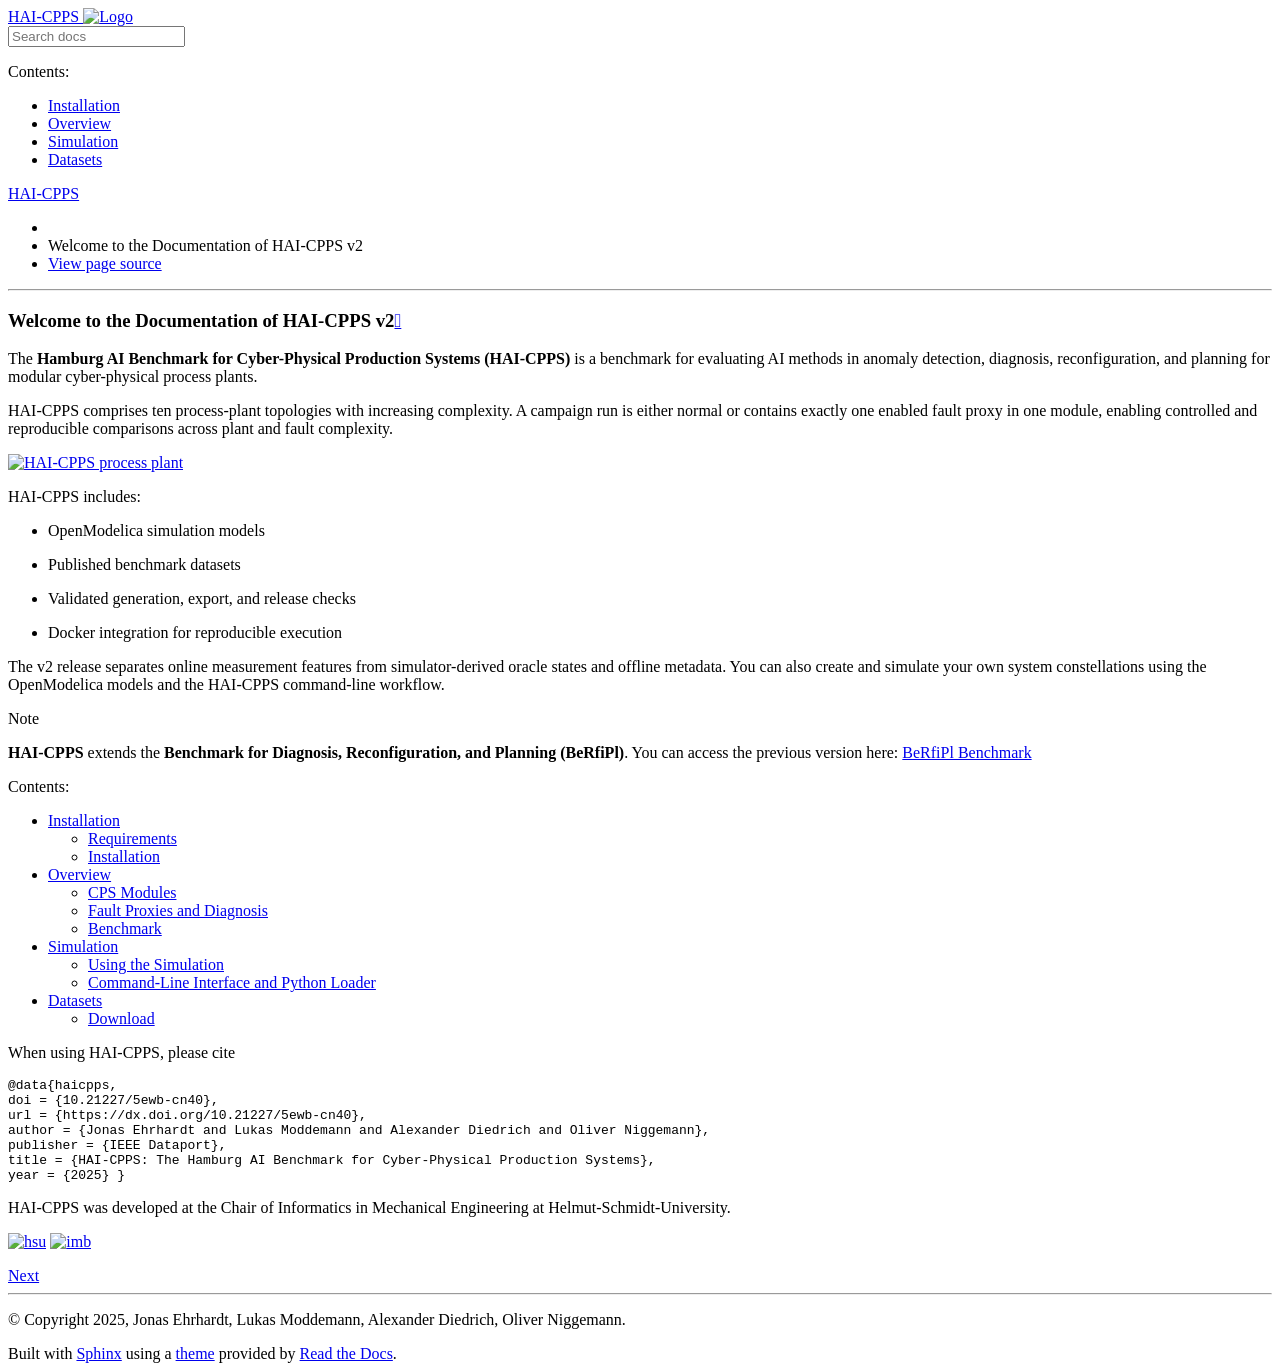
==== index.html @ 8fbf8724 "update docs" ====
<!DOCTYPE html>
<html class="writer-html5" lang="en" data-content_root="./">
<head>
  <meta charset="utf-8" /><meta name="viewport" content="width=device-width, initial-scale=1" />

  <meta name="viewport" content="width=device-width, initial-scale=1.0" />
  <title>Welcome to the Documentation of HAI-CPPS v2 &mdash; HAI-CPPS v2 documentation</title>
      <link rel="stylesheet" type="text/css" href="_static/pygments.css?v=b86133f3" />
      <link rel="stylesheet" type="text/css" href="_static/css/theme.css?v=e59714d7" />
      <link rel="stylesheet" type="text/css" href="_static/css/custom.css?v=8593dde2" />


      <script src="_static/jquery.js?v=5d32c60e"></script>
      <script src="_static/_sphinx_javascript_frameworks_compat.js?v=2cd50e6c"></script>
      <script src="_static/documentation_options.js?v=60dbed4a"></script>
      <script src="_static/doctools.js?v=9bcbadda"></script>
      <script src="_static/sphinx_highlight.js?v=dc90522c"></script>
    <script src="_static/js/theme.js"></script>
    <link rel="index" title="Index" href="genindex.html" />
    <link rel="search" title="Search" href="search.html" />
    <link rel="next" title="Installation" href="installation.html" />
</head>

<body class="wy-body-for-nav">
  <div class="wy-grid-for-nav">
    <nav data-toggle="wy-nav-shift" class="wy-nav-side">
      <div class="wy-side-scroll">
        <div class="wy-side-nav-search" >



          <a href="#" class="icon icon-home">
            HAI-CPPS
              <img src="_static/logo.png" class="logo" alt="Logo"/>
          </a>
<div role="search">
  <form id="rtd-search-form" class="wy-form" action="search.html" method="get">
    <input type="text" name="q" placeholder="Search docs" aria-label="Search docs" />
    <input type="hidden" name="check_keywords" value="yes" />
    <input type="hidden" name="area" value="default" />
  </form>
</div>
        </div><div class="wy-menu wy-menu-vertical" data-spy="affix" role="navigation" aria-label="Navigation menu">
              <p class="caption" role="heading"><span class="caption-text">Contents:</span></p>
<ul>
<li class="toctree-l1"><a class="reference internal" href="installation.html">Installation</a></li>
<li class="toctree-l1"><a class="reference internal" href="overview/index.html">Overview</a></li>
<li class="toctree-l1"><a class="reference internal" href="simulation/index.html">Simulation</a></li>
<li class="toctree-l1"><a class="reference internal" href="datasets.html">Datasets</a></li>
</ul>

        </div>
      </div>
    </nav>

    <section data-toggle="wy-nav-shift" class="wy-nav-content-wrap"><nav class="wy-nav-top" aria-label="Mobile navigation menu" >
          <i data-toggle="wy-nav-top" class="fa fa-bars"></i>
          <a href="#">HAI-CPPS</a>
      </nav>

      <div class="wy-nav-content">
        <div class="rst-content">
          <div role="navigation" aria-label="Page navigation">
  <ul class="wy-breadcrumbs">
      <li><a href="#" class="icon icon-home" aria-label="Home"></a></li>
      <li class="breadcrumb-item active">Welcome to the Documentation of HAI-CPPS v2</li>
      <li class="wy-breadcrumbs-aside">
            <a href="_sources/index.rst.txt" rel="nofollow"> View page source</a>
      </li>
  </ul>
  <hr/>
</div>
          <div role="main" class="document" itemscope="itemscope" itemtype="http://schema.org/Article">
           <div itemprop="articleBody">

  <section id="welcome-to-the-documentation-of-hai-cpps-v2">
<h1>Welcome to the Documentation of HAI-CPPS v2<a class="headerlink" href="#welcome-to-the-documentation-of-hai-cpps-v2" title="Link to this heading"></a></h1>
<p>The <strong>Hamburg AI Benchmark for Cyber-Physical Production Systems (HAI-CPPS)</strong> is a benchmark for evaluating AI methods in anomaly detection, diagnosis, reconfiguration, and planning for modular cyber-physical process plants.</p>
<p>HAI-CPPS comprises ten process-plant topologies with increasing complexity. A campaign run is either normal or contains exactly one enabled fault proxy in one module, enabling controlled and reproducible comparisons across plant and fault complexity.</p>
<a class="align-center reference internal image-reference" href="_images/banner.png"><img alt="HAI-CPPS process plant" class="align-center" src="_images/banner.png" style="width: 100%;" />
</a>
<p>HAI-CPPS includes:</p>
<ul class="simple">
<li><p>OpenModelica simulation models</p></li>
<li><p>Published benchmark datasets</p></li>
<li><p>Validated generation, export, and release checks</p></li>
<li><p>Docker integration for reproducible execution</p></li>
</ul>
<p>The v2 release separates online measurement features from simulator-derived oracle states and offline metadata. You can also create and simulate your own system constellations using the OpenModelica models and the HAI-CPPS command-line workflow.</p>
<div class="admonition note">
<p class="admonition-title">Note</p>
<p><strong>HAI-CPPS</strong> extends the <strong>Benchmark for Diagnosis, Reconfiguration, and Planning (BeRfiPl)</strong>.
You can access the previous version here:
<a class="reference external" href="https://github.com/j-ehrhardt/benchmark-for-diagnosis-reconf-planning/tree/benchmark_v1">BeRfiPl Benchmark</a></p>
</div>
<div class="toctree-wrapper compound">
<p class="caption" role="heading"><span class="caption-text">Contents:</span></p>
<ul>
<li class="toctree-l1"><a class="reference internal" href="installation.html">Installation</a><ul>
<li class="toctree-l2"><a class="reference internal" href="installation.html#requirements">Requirements</a></li>
<li class="toctree-l2"><a class="reference internal" href="installation.html#id1">Installation</a></li>
</ul>
</li>
<li class="toctree-l1"><a class="reference internal" href="overview/index.html">Overview</a><ul>
<li class="toctree-l2"><a class="reference internal" href="overview/cps-modules.html">CPS Modules</a></li>
<li class="toctree-l2"><a class="reference internal" href="overview/anomalies.html">Fault Proxies and Diagnosis</a></li>
<li class="toctree-l2"><a class="reference internal" href="overview/benchmark.html">Benchmark</a></li>
</ul>
</li>
<li class="toctree-l1"><a class="reference internal" href="simulation/index.html">Simulation</a><ul>
<li class="toctree-l2"><a class="reference internal" href="simulation/using-the-simulation.html">Using the Simulation</a></li>
<li class="toctree-l2"><a class="reference internal" href="simulation/api.html">Command-Line Interface and Python Loader</a></li>
</ul>
</li>
<li class="toctree-l1"><a class="reference internal" href="datasets.html">Datasets</a><ul>
<li class="toctree-l2"><a class="reference internal" href="datasets.html#download">Download</a></li>
</ul>
</li>
</ul>
</div>
<p>When using HAI-CPPS, please cite</p>
<div class="highlight-bibtex notranslate"><div class="highlight"><pre><span></span><span class="nc">@data</span><span class="p">{</span><span class="nl">haicpps</span><span class="p">,</span>
<span class="na">doi</span><span class="w"> </span><span class="p">=</span><span class="w"> </span><span class="s">{10.21227/5ewb-cn40}</span><span class="p">,</span>
<span class="na">url</span><span class="w"> </span><span class="p">=</span><span class="w"> </span><span class="s">{https://dx.doi.org/10.21227/5ewb-cn40}</span><span class="p">,</span>
<span class="na">author</span><span class="w"> </span><span class="p">=</span><span class="w"> </span><span class="s">{Jonas Ehrhardt and Lukas Moddemann and Alexander Diedrich and Oliver Niggemann}</span><span class="p">,</span>
<span class="na">publisher</span><span class="w"> </span><span class="p">=</span><span class="w"> </span><span class="s">{IEEE Dataport}</span><span class="p">,</span>
<span class="na">title</span><span class="w"> </span><span class="p">=</span><span class="w"> </span><span class="s">{HAI-CPPS: The Hamburg AI Benchmark for Cyber-Physical Production Systems}</span><span class="p">,</span>
<span class="na">year</span><span class="w"> </span><span class="p">=</span><span class="w"> </span><span class="s">{2025}</span><span class="w"> </span><span class="p">}</span>
</pre></div>
</div>
<p>HAI-CPPS was developed at the Chair of Informatics in Mechanical Engineering at Helmut-Schmidt-University.</p>
<p><a class="reference internal" href="https://www.hsu-hh.de/wp-content/themes/hsu/img/helmut-schmidt-universitaet-logo.svg"><img alt="hsu" src="https://www.hsu-hh.de/wp-content/themes/hsu/img/helmut-schmidt-universitaet-logo.svg" style="width: 12%;" /></a>  <a class="reference internal" href="https://www.hsu-hh.de/imb/wp-content/uploads/sites/677/2021/01/IMB_1080.png"><img alt="imb" src="https://www.hsu-hh.de/imb/wp-content/uploads/sites/677/2021/01/IMB_1080.png" style="width: 10%;" /></a></p>
</section>


           </div>
          </div>
          <footer><div class="rst-footer-buttons" role="navigation" aria-label="Footer">
        <a href="installation.html" class="btn btn-neutral float-right" title="Installation" accesskey="n" rel="next">Next <span class="fa fa-arrow-circle-right" aria-hidden="true"></span></a>
    </div>

  <hr/>

  <div role="contentinfo">
    <p>&#169; Copyright 2025, Jonas Ehrhardt, Lukas Moddemann, Alexander Diedrich, Oliver Niggemann.</p>
  </div>

  Built with <a href="https://www.sphinx-doc.org/">Sphinx</a> using a
    <a href="https://github.com/readthedocs/sphinx_rtd_theme">theme</a>
    provided by <a href="https://readthedocs.org">Read the Docs</a>.


</footer>
        </div>
      </div>
    </section>
  </div>
  <script>
      jQuery(function () {
          SphinxRtdTheme.Navigation.enable(true);
      });
  </script>

</body>
</html>
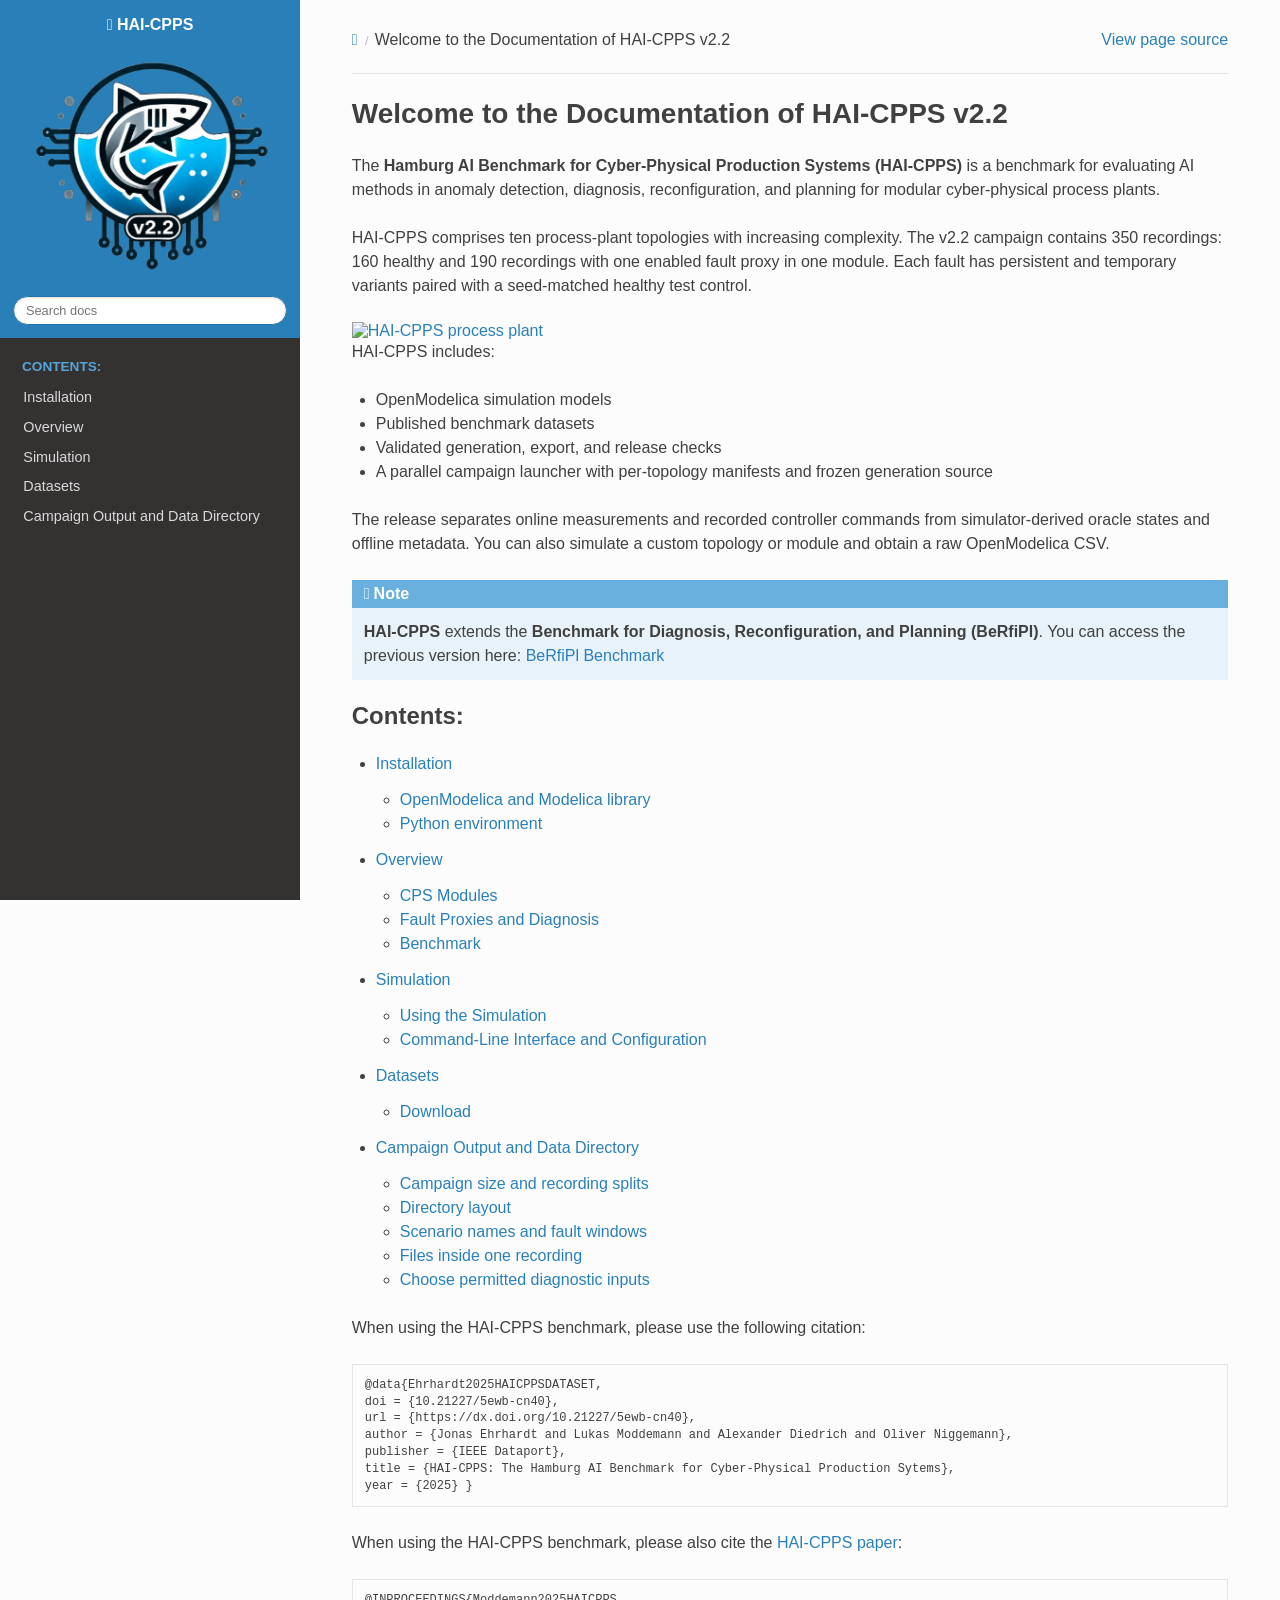
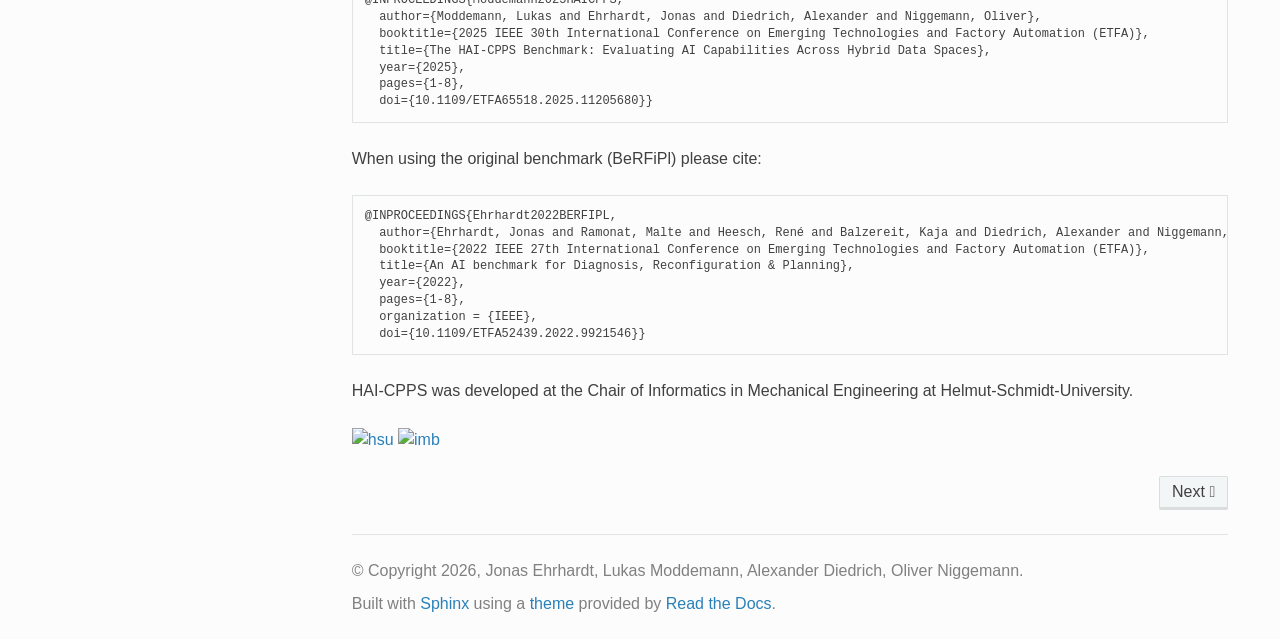
==== commit fc248a05: "update docs" ====
--- a/index.html
+++ b/index.html
@@ -1,36 +1,39 @@
-
-
 <!DOCTYPE html>
 <html class="writer-html5" lang="en" data-content_root="./">
 <head>
   <meta charset="utf-8" /><meta name="viewport" content="width=device-width, initial-scale=1" />
 
   <meta name="viewport" content="width=device-width, initial-scale=1.0" />
-  <title>Welcome to the Documentation of HAI-CPPS v2 &mdash; HAI-CPPS v2 documentation</title>
+  <title>Welcome to the Documentation of HAI-CPPS v2.2 &mdash; HAI-CPPS v2.2 documentation</title>
       <link rel="stylesheet" type="text/css" href="_static/pygments.css?v=b86133f3" />
-      <link rel="stylesheet" type="text/css" href="_static/css/theme.css?v=e59714d7" />
-      <link rel="stylesheet" type="text/css" href="_static/css/custom.css?v=8593dde2" />
+      <link rel="stylesheet" type="text/css" href="_static/css/theme.css?v=19f00094" />
+      <link rel="stylesheet" type="text/css" href="_static/css/custom.css?v=0bcac001" />
 
-
-      <script src="_static/jquery.js?v=5d32c60e"></script>
-      <script src="_static/_sphinx_javascript_frameworks_compat.js?v=2cd50e6c"></script>
-      <script src="_static/documentation_options.js?v=60dbed4a"></script>
-      <script src="_static/doctools.js?v=9bcbadda"></script>
-      <script src="_static/sphinx_highlight.js?v=dc90522c"></script>
+  
+  <!--[if lt IE 9]>
+    <script src="_static/js/html5shiv.min.js"></script>
+  <![endif]-->
+  
+        <script src="_static/jquery.js?v=5d32c60e"></script>
+        <script src="_static/_sphinx_javascript_frameworks_compat.js?v=2cd50e6c"></script>
+        <script src="_static/documentation_options.js?v=e09f69a6"></script>
+        <script src="_static/doctools.js?v=9a2dae69"></script>
+        <script src="_static/sphinx_highlight.js?v=dc90522c"></script>
+        <script src="_static/js/current-year.js?v=76165a1e"></script>
     <script src="_static/js/theme.js"></script>
     <link rel="index" title="Index" href="genindex.html" />
     <link rel="search" title="Search" href="search.html" />
-    <link rel="next" title="Installation" href="installation.html" />
+    <link rel="next" title="Installation" href="installation.html" /> 
 </head>
 
-<body class="wy-body-for-nav">
+<body class="wy-body-for-nav"> 
   <div class="wy-grid-for-nav">
     <nav data-toggle="wy-nav-shift" class="wy-nav-side">
       <div class="wy-side-scroll">
         <div class="wy-side-nav-search" >
 
-
-
+          
+          
           <a href="#" class="icon icon-home">
             HAI-CPPS
               <img src="_static/logo.png" class="logo" alt="Logo"/>
@@ -49,6 +52,7 @@
 <li class="toctree-l1"><a class="reference internal" href="overview/index.html">Overview</a></li>
 <li class="toctree-l1"><a class="reference internal" href="simulation/index.html">Simulation</a></li>
 <li class="toctree-l1"><a class="reference internal" href="datasets.html">Datasets</a></li>
+<li class="toctree-l1"><a class="reference internal" href="campaign-output.html">Campaign Output and Data Directory</a></li>
 </ul>
 
         </div>
@@ -65,7 +69,7 @@
           <div role="navigation" aria-label="Page navigation">
   <ul class="wy-breadcrumbs">
       <li><a href="#" class="icon icon-home" aria-label="Home"></a></li>
-      <li class="breadcrumb-item active">Welcome to the Documentation of HAI-CPPS v2</li>
+      <li class="breadcrumb-item active">Welcome to the Documentation of HAI-CPPS v2.2</li>
       <li class="wy-breadcrumbs-aside">
             <a href="_sources/index.rst.txt" rel="nofollow"> View page source</a>
       </li>
@@ -74,21 +78,20 @@
 </div>
           <div role="main" class="document" itemscope="itemscope" itemtype="http://schema.org/Article">
            <div itemprop="articleBody">
-
-  <section id="welcome-to-the-documentation-of-hai-cpps-v2">
-<h1>Welcome to the Documentation of HAI-CPPS v2<a class="headerlink" href="#welcome-to-the-documentation-of-hai-cpps-v2" title="Link to this heading"></a></h1>
+             
+  <section id="welcome-to-the-documentation-of-hai-cpps-v2-2">
+<h1>Welcome to the Documentation of HAI-CPPS v2.2<a class="headerlink" href="#welcome-to-the-documentation-of-hai-cpps-v2-2" title="Link to this heading"></a></h1>
 <p>The <strong>Hamburg AI Benchmark for Cyber-Physical Production Systems (HAI-CPPS)</strong> is a benchmark for evaluating AI methods in anomaly detection, diagnosis, reconfiguration, and planning for modular cyber-physical process plants.</p>
-<p>HAI-CPPS comprises ten process-plant topologies with increasing complexity. A campaign run is either normal or contains exactly one enabled fault proxy in one module, enabling controlled and reproducible comparisons across plant and fault complexity.</p>
-<a class="align-center reference internal image-reference" href="_images/banner.png"><img alt="HAI-CPPS process plant" class="align-center" src="_images/banner.png" style="width: 100%;" />
-</a>
+<p>HAI-CPPS comprises ten process-plant topologies with increasing complexity. The v2.2 campaign contains 350 recordings: 160 healthy and 190 recordings with one enabled fault proxy in one module. Each fault has persistent and temporary variants paired with a seed-matched healthy test control.</p>
+<a class="align-center reference internal image-reference" href="_images/banner.png"><img alt="HAI-CPPS process plant" class="align-center" src="_images/banner.png" style="width: 100%;" /></a>
 <p>HAI-CPPS includes:</p>
 <ul class="simple">
 <li><p>OpenModelica simulation models</p></li>
 <li><p>Published benchmark datasets</p></li>
 <li><p>Validated generation, export, and release checks</p></li>
-<li><p>Docker integration for reproducible execution</p></li>
+<li><p>A parallel campaign launcher with per-topology manifests and frozen generation source</p></li>
 </ul>
-<p>The v2 release separates online measurement features from simulator-derived oracle states and offline metadata. You can also create and simulate your own system constellations using the OpenModelica models and the HAI-CPPS command-line workflow.</p>
+<p>The release separates online measurements and recorded controller commands from simulator-derived oracle states and offline metadata. You can also simulate a custom topology or module and obtain a raw OpenModelica CSV.</p>
 <div class="admonition note">
 <p class="admonition-title">Note</p>
 <p><strong>HAI-CPPS</strong> extends the <strong>Benchmark for Diagnosis, Reconfiguration, and Planning (BeRfiPl)</strong>.
@@ -99,8 +102,8 @@
 <p class="caption" role="heading"><span class="caption-text">Contents:</span></p>
 <ul>
 <li class="toctree-l1"><a class="reference internal" href="installation.html">Installation</a><ul>
-<li class="toctree-l2"><a class="reference internal" href="installation.html#requirements">Requirements</a></li>
-<li class="toctree-l2"><a class="reference internal" href="installation.html#id1">Installation</a></li>
+<li class="toctree-l2"><a class="reference internal" href="installation.html#openmodelica-and-modelica-library">OpenModelica and Modelica library</a></li>
+<li class="toctree-l2"><a class="reference internal" href="installation.html#python-environment">Python environment</a></li>
 </ul>
 </li>
 <li class="toctree-l1"><a class="reference internal" href="overview/index.html">Overview</a><ul>
@@ -111,23 +114,52 @@
 </li>
 <li class="toctree-l1"><a class="reference internal" href="simulation/index.html">Simulation</a><ul>
 <li class="toctree-l2"><a class="reference internal" href="simulation/using-the-simulation.html">Using the Simulation</a></li>
-<li class="toctree-l2"><a class="reference internal" href="simulation/api.html">Command-Line Interface and Python Loader</a></li>
+<li class="toctree-l2"><a class="reference internal" href="simulation/api.html">Command-Line Interface and Configuration</a></li>
 </ul>
 </li>
 <li class="toctree-l1"><a class="reference internal" href="datasets.html">Datasets</a><ul>
 <li class="toctree-l2"><a class="reference internal" href="datasets.html#download">Download</a></li>
 </ul>
 </li>
+<li class="toctree-l1"><a class="reference internal" href="campaign-output.html">Campaign Output and Data Directory</a><ul>
+<li class="toctree-l2"><a class="reference internal" href="campaign-output.html#campaign-size-and-recording-splits">Campaign size and recording splits</a></li>
+<li class="toctree-l2"><a class="reference internal" href="campaign-output.html#directory-layout">Directory layout</a></li>
+<li class="toctree-l2"><a class="reference internal" href="campaign-output.html#scenario-names-and-fault-windows">Scenario names and fault windows</a></li>
+<li class="toctree-l2"><a class="reference internal" href="campaign-output.html#files-inside-one-recording">Files inside one recording</a></li>
+<li class="toctree-l2"><a class="reference internal" href="campaign-output.html#choose-permitted-diagnostic-inputs">Choose permitted diagnostic inputs</a></li>
+</ul>
+</li>
 </ul>
 </div>
-<p>When using HAI-CPPS, please cite</p>
-<div class="highlight-bibtex notranslate"><div class="highlight"><pre><span></span><span class="nc">@data</span><span class="p">{</span><span class="nl">haicpps</span><span class="p">,</span>
+<p>When using the HAI-CPPS benchmark, please use the following citation:</p>
+<div class="highlight-bibtex notranslate"><div class="highlight"><pre><span></span><span class="nc">@data</span><span class="p">{</span><span class="nl">Ehrhardt2025HAICPPSDATASET</span><span class="p">,</span>
 <span class="na">doi</span><span class="w"> </span><span class="p">=</span><span class="w"> </span><span class="s">{10.21227/5ewb-cn40}</span><span class="p">,</span>
 <span class="na">url</span><span class="w"> </span><span class="p">=</span><span class="w"> </span><span class="s">{https://dx.doi.org/10.21227/5ewb-cn40}</span><span class="p">,</span>
 <span class="na">author</span><span class="w"> </span><span class="p">=</span><span class="w"> </span><span class="s">{Jonas Ehrhardt and Lukas Moddemann and Alexander Diedrich and Oliver Niggemann}</span><span class="p">,</span>
 <span class="na">publisher</span><span class="w"> </span><span class="p">=</span><span class="w"> </span><span class="s">{IEEE Dataport}</span><span class="p">,</span>
-<span class="na">title</span><span class="w"> </span><span class="p">=</span><span class="w"> </span><span class="s">{HAI-CPPS: The Hamburg AI Benchmark for Cyber-Physical Production Systems}</span><span class="p">,</span>
+<span class="na">title</span><span class="w"> </span><span class="p">=</span><span class="w"> </span><span class="s">{HAI-CPPS: The Hamburg AI Benchmark for Cyber-Physical Production Sytems}</span><span class="p">,</span>
 <span class="na">year</span><span class="w"> </span><span class="p">=</span><span class="w"> </span><span class="s">{2025}</span><span class="w"> </span><span class="p">}</span>
+</pre></div>
+</div>
+<p>When using the HAI-CPPS benchmark, please also cite the <a class="reference external" href="https://doi.org/10.1109/ETFA65518.2025.11205680">HAI-CPPS paper</a>:</p>
+<div class="highlight-bibtex notranslate"><div class="highlight"><pre><span></span><span class="nc">@INPROCEEDINGS</span><span class="p">{</span><span class="nl">Moddemann2025HAICPPS</span><span class="p">,</span>
+<span class="w">  </span><span class="na">author</span><span class="p">=</span><span class="s">{Moddemann, Lukas and Ehrhardt, Jonas and Diedrich, Alexander and Niggemann, Oliver}</span><span class="p">,</span>
+<span class="w">  </span><span class="na">booktitle</span><span class="p">=</span><span class="s">{2025 IEEE 30th International Conference on Emerging Technologies and Factory Automation (ETFA)}</span><span class="p">,</span>
+<span class="w">  </span><span class="na">title</span><span class="p">=</span><span class="s">{The HAI-CPPS Benchmark: Evaluating AI Capabilities Across Hybrid Data Spaces}</span><span class="p">,</span>
+<span class="w">  </span><span class="na">year</span><span class="p">=</span><span class="s">{2025}</span><span class="p">,</span>
+<span class="w">  </span><span class="na">pages</span><span class="p">=</span><span class="s">{1-8}</span><span class="p">,</span>
+<span class="w">  </span><span class="na">doi</span><span class="p">=</span><span class="s">{10.1109/ETFA65518.2025.11205680}</span><span class="p">}</span>
+</pre></div>
+</div>
+<p>When using the original benchmark (BeRFiPl) please cite:</p>
+<div class="highlight-bibtex notranslate"><div class="highlight"><pre><span></span><span class="nc">@INPROCEEDINGS</span><span class="p">{</span><span class="nl">Ehrhardt2022BERFIPL</span><span class="p">,</span>
+<span class="w">  </span><span class="na">author</span><span class="p">=</span><span class="s">{Ehrhardt, Jonas and Ramonat, Malte and Heesch, René and Balzereit, Kaja and Diedrich, Alexander and Niggemann, Oliver}</span><span class="p">,</span>
+<span class="w">  </span><span class="na">booktitle</span><span class="p">=</span><span class="s">{2022 IEEE 27th International Conference on Emerging Technologies and Factory Automation (ETFA)}</span><span class="p">,</span>
+<span class="w">  </span><span class="na">title</span><span class="p">=</span><span class="s">{An AI benchmark for Diagnosis, Reconfiguration &amp; Planning}</span><span class="p">,</span>
+<span class="w">  </span><span class="na">year</span><span class="p">=</span><span class="s">{2022}</span><span class="p">,</span>
+<span class="w">  </span><span class="na">pages</span><span class="p">=</span><span class="s">{1-8}</span><span class="p">,</span>
+<span class="w">  </span><span class="na">organization</span><span class="w"> </span><span class="p">=</span><span class="w"> </span><span class="s">{IEEE}</span><span class="p">,</span>
+<span class="w">  </span><span class="na">doi</span><span class="p">=</span><span class="s">{10.1109/ETFA52439.2022.9921546}</span><span class="p">}</span>
 </pre></div>
 </div>
 <p>HAI-CPPS was developed at the Chair of Informatics in Mechanical Engineering at Helmut-Schmidt-University.</p>
@@ -144,13 +176,13 @@
   <hr/>
 
   <div role="contentinfo">
-    <p>&#169; Copyright 2025, Jonas Ehrhardt, Lukas Moddemann, Alexander Diedrich, Oliver Niggemann.</p>
+    <p>&#169; Copyright 2026, Jonas Ehrhardt, Lukas Moddemann, Alexander Diedrich, Oliver Niggemann.</p>
   </div>
 
   Built with <a href="https://www.sphinx-doc.org/">Sphinx</a> using a
     <a href="https://github.com/readthedocs/sphinx_rtd_theme">theme</a>
     provided by <a href="https://readthedocs.org">Read the Docs</a>.
-
+   
 
 </footer>
         </div>
@@ -161,7 +193,7 @@
       jQuery(function () {
           SphinxRtdTheme.Navigation.enable(true);
       });
-  </script>
+  </script> 
 
 </body>
 </html>
--- a/_static/css/theme.css
+++ b/_static/css/theme.css
@@ -0,0 +1,4 @@
+html{box-sizing:border-box}*,:after,:before{box-sizing:inherit}article,aside,details,figcaption,figure,footer,header,hgroup,nav,section{display:block}audio,canvas,video{display:inline-block;*display:inline;*zoom:1}[hidden],audio:not([controls]){display:none}*{-webkit-box-sizing:border-box;-moz-box-sizing:border-box;box-sizing:border-box}html{font-size:100%;-webkit-text-size-adjust:100%;-ms-text-size-adjust:100%}body{margin:0}a:active,a:hover{outline:0}abbr[title]{border-bottom:1px dotted}b,strong{font-weight:700}blockquote{margin:0}dfn{font-style:italic}ins{background:#ff9;text-decoration:none}ins,mark{color:#000}mark{background:#ff0;font-style:italic;font-weight:700}.rst-content code,.rst-content tt,code,kbd,pre,samp{font-family:monospace,serif;_font-family:courier new,monospace;font-size:1em}pre{white-space:pre}q{quotes:none}q:after,q:before{content:"";content:none}small{font-size:85%}sub,sup{font-size:75%;line-height:0;position:relative;vertical-align:baseline}sup{top:-.5em}sub{bottom:-.25em}dl,ol,ul{margin:0;padding:0;list-style:none;list-style-image:none}li{list-style:none}dd{margin:0}img{border:0;-ms-interpolation-mode:bicubic;vertical-align:middle;max-width:100%}svg:not(:root){overflow:hidden}figure,form{margin:0}label{cursor:pointer}button,input,select,textarea{font-size:100%;margin:0;vertical-align:baseline;*vertical-align:middle}button,input{line-height:normal}button,input[type=button],input[type=reset],input[type=submit]{cursor:pointer;-webkit-appearance:button;*overflow:visible}button[disabled],input[disabled]{cursor:default}input[type=search]{-webkit-appearance:textfield;-moz-box-sizing:content-box;-webkit-box-sizing:content-box;box-sizing:content-box}textarea{resize:vertical}table{border-collapse:collapse;border-spacing:0}td{vertical-align:top}.chromeframe{margin:.2em 0;background:#ccc;color:#000;padding:.2em 0}.ir{display:block;border:0;text-indent:-999em;overflow:hidden;background-color:transparent;background-repeat:no-repeat;text-align:left;direction:ltr;*line-height:0}.ir br{display:none}.hidden{display:none!important;visibility:hidden}.visuallyhidden{border:0;clip:rect(0 0 0 0);height:1px;margin:-1px;overflow:hidden;padding:0;position:absolute;width:1px}.visuallyhidden.focusable:active,.visuallyhidden.focusable:focus{clip:auto;height:auto;margin:0;overflow:visible;position:static;width:auto}.invisible{visibility:hidden}.relative{position:relative}big,small{font-size:100%}@media print{body,html,section{background:none!important}*{box-shadow:none!important;text-shadow:none!important;filter:none!important;-ms-filter:none!important}a,a:visited{text-decoration:underline}.ir a:after,a[href^="#"]:after,a[href^="javascript:"]:after{content:""}blockquote,pre{page-break-inside:avoid}thead{display:table-header-group}img,tr{page-break-inside:avoid}img{max-width:100%!important}@page{margin:.5cm}.rst-content .toctree-wrapper>p.caption,h2,h3,p{orphans:3;widows:3}.rst-content .toctree-wrapper>p.caption,h2,h3{page-break-after:avoid}}.btn,.fa:before,.icon:before,.rst-content .admonition,.rst-content .admonition-title:before,.rst-content .admonition-todo,.rst-content .attention,.rst-content .caution,.rst-content .code-block-caption .headerlink:before,.rst-content .danger,.rst-content .eqno .headerlink:before,.rst-content .error,.rst-content .hint,.rst-content .important,.rst-content .note,.rst-content .seealso,.rst-content .tip,.rst-content .warning,.rst-content code.download span:first-child:before,.rst-content dl dt .headerlink:before,.rst-content h1 .headerlink:before,.rst-content h2 .headerlink:before,.rst-content h3 .headerlink:before,.rst-content h4 .headerlink:before,.rst-content h5 .headerlink:before,.rst-content h6 .headerlink:before,.rst-content p.caption .headerlink:before,.rst-content p .headerlink:before,.rst-content table>caption .headerlink:before,.rst-content tt.download span:first-child:before,.wy-alert,.wy-dropdown .caret:before,.wy-inline-validate.wy-inline-validate-danger .wy-input-context:before,.wy-inline-validate.wy-inline-validate-info .wy-input-context:before,.wy-inline-validate.wy-inline-validate-success .wy-input-context:before,.wy-inline-validate.wy-inline-validate-warning .wy-input-context:before,.wy-menu-vertical li.current>a button.toctree-expand:before,.wy-menu-vertical li.on a button.toctree-expand:before,.wy-menu-vertical li button.toctree-expand:before,input[type=color],input[type=date],input[type=datetime-local],input[type=datetime],input[type=email],input[type=month],input[type=number],input[type=password],input[type=search],input[type=tel],input[type=text],input[type=time],input[type=url],input[type=week],select,textarea{-webkit-font-smoothing:antialiased}.clearfix{*zoom:1}.clearfix:after,.clearfix:before{display:table;content:""}.clearfix:after{clear:both}/*!
+ *  Font Awesome 4.7.0 by @davegandy - http://fontawesome.io - @fontawesome
+ *  License - http://fontawesome.io/license (Font: SIL OFL 1.1, CSS: MIT License)
+ */@font-face{font-family:FontAwesome;src:url(fonts/fontawesome-webfont.eot?674f50d287a8c48dc19ba404d20fe713);src:url(fonts/fontawesome-webfont.eot?674f50d287a8c48dc19ba404d20fe713?#iefix&v=4.7.0) format("embedded-opentype"),url(fonts/fontawesome-webfont.woff2?af7ae505a9eed503f8b8e6982036873e) format("woff2"),url(fonts/fontawesome-webfont.woff?fee66e712a8a08eef5805a46892932ad) format("woff"),url(fonts/fontawesome-webfont.ttf?b06871f281fee6b241d60582ae9369b9) format("truetype"),url(fonts/fontawesome-webfont.svg?912ec66d7572ff821749319396470bde#fontawesomeregular) format("svg");font-weight:400;font-style:normal}.fa,.icon,.rst-content .admonition-title,.rst-content .code-block-caption .headerlink,.rst-content .eqno .headerlink,.rst-content code.download span:first-child,.rst-content dl dt .headerlink,.rst-content h1 .headerlink,.rst-content h2 .headerlink,.rst-content h3 .headerlink,.rst-content h4 .headerlink,.rst-content h5 .headerlink,.rst-content h6 .headerlink,.rst-content p.caption .headerlink,.rst-content p .headerlink,.rst-content table>caption .headerlink,.rst-content tt.download span:first-child,.wy-menu-vertical li.current>a button.toctree-expand,.wy-menu-vertical li.on a button.toctree-expand,.wy-menu-vertical li button.toctree-expand{display:inline-block;font:normal normal normal 14px/1 FontAwesome;font-size:inherit;text-rendering:auto;-webkit-font-smoothing:antialiased;-moz-osx-font-smoothing:grayscale}.fa-lg{font-size:1.33333em;line-height:.75em;vertical-align:-15%}.fa-2x{font-size:2em}.fa-3x{font-size:3em}.fa-4x{font-size:4em}.fa-5x{font-size:5em}.fa-fw{width:1.28571em;text-align:center}.fa-ul{padding-left:0;margin-left:2.14286em;list-style-type:none}.fa-ul>li{position:relative}.fa-li{position:absolute;left:-2.14286em;width:2.14286em;top:.14286em;text-align:center}.fa-li.fa-lg{left:-1.85714em}.fa-border{padding:.2em .25em .15em;border:.08em solid #eee;border-radius:.1em}.fa-pull-left{float:left}.fa-pull-right{float:right}.fa-pull-left.icon,.fa.fa-pull-left,.rst-content .code-block-caption .fa-pull-left.headerlink,.rst-content .eqno .fa-pull-left.headerlink,.rst-content .fa-pull-left.admonition-title,.rst-content code.download span.fa-pull-left:first-child,.rst-content dl dt .fa-pull-left.headerlink,.rst-content h1 .fa-pull-left.headerlink,.rst-content h2 .fa-pull-left.headerlink,.rst-content h3 .fa-pull-left.headerlink,.rst-content h4 .fa-pull-left.headerlink,.rst-content h5 .fa-pull-left.headerlink,.rst-content h6 .fa-pull-left.headerlink,.rst-content p .fa-pull-left.headerlink,.rst-content table>caption .fa-pull-left.headerlink,.rst-content tt.download span.fa-pull-left:first-child,.wy-menu-vertical li.current>a button.fa-pull-left.toctree-expand,.wy-menu-vertical li.on a button.fa-pull-left.toctree-expand,.wy-menu-vertical li button.fa-pull-left.toctree-expand{margin-right:.3em}.fa-pull-right.icon,.fa.fa-pull-right,.rst-content .code-block-caption .fa-pull-right.headerlink,.rst-content .eqno .fa-pull-right.headerlink,.rst-content .fa-pull-right.admonition-title,.rst-content code.download span.fa-pull-right:first-child,.rst-content dl dt .fa-pull-right.headerlink,.rst-content h1 .fa-pull-right.headerlink,.rst-content h2 .fa-pull-right.headerlink,.rst-content h3 .fa-pull-right.headerlink,.rst-content h4 .fa-pull-right.headerlink,.rst-content h5 .fa-pull-right.headerlink,.rst-content h6 .fa-pull-right.headerlink,.rst-content p .fa-pull-right.headerlink,.rst-content table>caption .fa-pull-right.headerlink,.rst-content tt.download span.fa-pull-right:first-child,.wy-menu-vertical li.current>a button.fa-pull-right.toctree-expand,.wy-menu-vertical li.on a button.fa-pull-right.toctree-expand,.wy-menu-vertical li button.fa-pull-right.toctree-expand{margin-left:.3em}.pull-right{float:right}.pull-left{float:left}.fa.pull-left,.pull-left.icon,.rst-content .code-block-caption .pull-left.headerlink,.rst-content .eqno .pull-left.headerlink,.rst-content .pull-left.admonition-title,.rst-content code.download span.pull-left:first-child,.rst-content dl dt .pull-left.headerlink,.rst-content h1 .pull-left.headerlink,.rst-content h2 .pull-left.headerlink,.rst-content h3 .pull-left.headerlink,.rst-content h4 .pull-left.headerlink,.rst-content h5 .pull-left.headerlink,.rst-content h6 .pull-left.headerlink,.rst-content p .pull-left.headerlink,.rst-content table>caption .pull-left.headerlink,.rst-content tt.download span.pull-left:first-child,.wy-menu-vertical li.current>a button.pull-left.toctree-expand,.wy-menu-vertical li.on a button.pull-left.toctree-expand,.wy-menu-vertical li button.pull-left.toctree-expand{margin-right:.3em}.fa.pull-right,.pull-right.icon,.rst-content .code-block-caption .pull-right.headerlink,.rst-content .eqno .pull-right.headerlink,.rst-content .pull-right.admonition-title,.rst-content code.download span.pull-right:first-child,.rst-content dl dt .pull-right.headerlink,.rst-content h1 .pull-right.headerlink,.rst-content h2 .pull-right.headerlink,.rst-content h3 .pull-right.headerlink,.rst-content h4 .pull-right.headerlink,.rst-content h5 .pull-right.headerlink,.rst-content h6 .pull-right.headerlink,.rst-content p .pull-right.headerlink,.rst-content table>caption .pull-right.headerlink,.rst-content tt.download span.pull-right:first-child,.wy-menu-vertical li.current>a button.pull-right.toctree-expand,.wy-menu-vertical li.on a button.pull-right.toctree-expand,.wy-menu-vertical li button.pull-right.toctree-expand{margin-left:.3em}.fa-spin{-webkit-animation:fa-spin 2s linear infinite;animation:fa-spin 2s linear infinite}.fa-pulse{-webkit-animation:fa-spin 1s steps(8) infinite;animation:fa-spin 1s steps(8) infinite}@-webkit-keyframes fa-spin{0%{-webkit-transform:rotate(0deg);transform:rotate(0deg)}to{-webkit-transform:rotate(359deg);transform:rotate(359deg)}}@keyframes fa-spin{0%{-webkit-transform:rotate(0deg);transform:rotate(0deg)}to{-webkit-transform:rotate(359deg);transform:rotate(359deg)}}.fa-rotate-90{-ms-filter:"progid:DXImageTransform.Microsoft.BasicImage(rotation=1)";-webkit-transform:rotate(90deg);-ms-transform:rotate(90deg);transform:rotate(90deg)}.fa-rotate-180{-ms-filter:"progid:DXImageTransform.Microsoft.BasicImage(rotation=2)";-webkit-transform:rotate(180deg);-ms-transform:rotate(180deg);transform:rotate(180deg)}.fa-rotate-270{-ms-filter:"progid:DXImageTransform.Microsoft.BasicImage(rotation=3)";-webkit-transform:rotate(270deg);-ms-transform:rotate(270deg);transform:rotate(270deg)}.fa-flip-horizontal{-ms-filter:"progid:DXImageTransform.Microsoft.BasicImage(rotation=0, mirror=1)";-webkit-transform:scaleX(-1);-ms-transform:scaleX(-1);transform:scaleX(-1)}.fa-flip-vertical{-ms-filter:"progid:DXImageTransform.Microsoft.BasicImage(rotation=2, mirror=1)";-webkit-transform:scaleY(-1);-ms-transform:scaleY(-1);transform:scaleY(-1)}:root .fa-flip-horizontal,:root .fa-flip-vertical,:root .fa-rotate-90,:root .fa-rotate-180,:root .fa-rotate-270{filter:none}.fa-stack{position:relative;display:inline-block;width:2em;height:2em;line-height:2em;vertical-align:middle}.fa-stack-1x,.fa-stack-2x{position:absolute;left:0;width:100%;text-align:center}.fa-stack-1x{line-height:inherit}.fa-stack-2x{font-size:2em}.fa-inverse{color:#fff}.fa-glass:before{content:""}.fa-music:before{content:""}.fa-search:before,.icon-search:before{content:""}.fa-envelope-o:before{content:""}.fa-heart:before{content:""}.fa-star:before{content:""}.fa-star-o:before{content:""}.fa-user:before{content:""}.fa-film:before{content:""}.fa-th-large:before{content:""}.fa-th:before{content:""}.fa-th-list:before{content:""}.fa-check:before{content:""}.fa-close:before,.fa-remove:before,.fa-times:before{content:""}.fa-search-plus:before{content:""}.fa-search-minus:before{content:""}.fa-power-off:before{content:""}.fa-signal:before{content:""}.fa-cog:before,.fa-gear:before{content:""}.fa-trash-o:before{content:""}.fa-home:before,.icon-home:before{content:""}.fa-file-o:before{content:""}.fa-clock-o:before{content:""}.fa-road:before{content:""}.fa-download:before,.rst-content code.download span:first-child:before,.rst-content tt.download span:first-child:before{content:""}.fa-arrow-circle-o-down:before{content:""}.fa-arrow-circle-o-up:before{content:""}.fa-inbox:before{content:""}.fa-play-circle-o:before{content:""}.fa-repeat:before,.fa-rotate-right:before{content:""}.fa-refresh:before{content:""}.fa-list-alt:before{content:""}.fa-lock:before{content:""}.fa-flag:before{content:""}.fa-headphones:before{content:""}.fa-volume-off:before{content:""}.fa-volume-down:before{content:""}.fa-volume-up:before{content:""}.fa-qrcode:before{content:""}.fa-barcode:before{content:""}.fa-tag:before{content:""}.fa-tags:before{content:""}.fa-book:before,.icon-book:before{content:""}.fa-bookmark:before{content:""}.fa-print:before{content:""}.fa-camera:before{content:""}.fa-font:before{content:""}.fa-bold:before{content:""}.fa-italic:before{content:""}.fa-text-height:before{content:""}.fa-text-width:before{content:""}.fa-align-left:before{content:""}.fa-align-center:before{content:""}.fa-align-right:before{content:""}.fa-align-justify:before{content:""}.fa-list:before{content:""}.fa-dedent:before,.fa-outdent:before{content:""}.fa-indent:before{content:""}.fa-video-camera:before{content:""}.fa-image:before,.fa-photo:before,.fa-picture-o:before{content:""}.fa-pencil:before{content:""}.fa-map-marker:before{content:""}.fa-adjust:before{content:""}.fa-tint:before{content:""}.fa-edit:before,.fa-pencil-square-o:before{content:""}.fa-share-square-o:before{content:""}.fa-check-square-o:before{content:""}.fa-arrows:before{content:""}.fa-step-backward:before{content:""}.fa-fast-backward:before{content:""}.fa-backward:before{content:""}.fa-play:before{content:""}.fa-pause:before{content:""}.fa-stop:before{content:""}.fa-forward:before{content:""}.fa-fast-forward:before{content:""}.fa-step-forward:before{content:""}.fa-eject:before{content:""}.fa-chevron-left:before{content:""}.fa-chevron-right:before{content:""}.fa-plus-circle:before{content:""}.fa-minus-circle:before{content:""}.fa-times-circle:before,.wy-inline-validate.wy-inline-validate-danger .wy-input-context:before{content:""}.fa-check-circle:before,.wy-inline-validate.wy-inline-validate-success .wy-input-context:before{content:""}.fa-question-circle:before{content:""}.fa-info-circle:before{content:""}.fa-crosshairs:before{content:""}.fa-times-circle-o:before{content:""}.fa-check-circle-o:before{content:""}.fa-ban:before{content:""}.fa-arrow-left:before{content:""}.fa-arrow-right:before{content:""}.fa-arrow-up:before{content:""}.fa-arrow-down:before{content:""}.fa-mail-forward:before,.fa-share:before{content:""}.fa-expand:before{content:""}.fa-compress:before{content:""}.fa-plus:before{content:""}.fa-minus:before{content:""}.fa-asterisk:before{content:""}.fa-exclamation-circle:before,.rst-content .admonition-title:before,.wy-inline-validate.wy-inline-validate-info .wy-input-context:before,.wy-inline-validate.wy-inline-validate-warning .wy-input-context:before{content:""}.fa-gift:before{content:""}.fa-leaf:before{content:""}.fa-fire:before,.icon-fire:before{content:""}.fa-eye:before{content:""}.fa-eye-slash:before{content:""}.fa-exclamation-triangle:before,.fa-warning:before{content:""}.fa-plane:before{content:""}.fa-calendar:before{content:""}.fa-random:before{content:""}.fa-comment:before{content:""}.fa-magnet:before{content:""}.fa-chevron-up:before{content:""}.fa-chevron-down:before{content:""}.fa-retweet:before{content:""}.fa-shopping-cart:before{content:""}.fa-folder:before{content:""}.fa-folder-open:before{content:""}.fa-arrows-v:before{content:""}.fa-arrows-h:before{content:""}.fa-bar-chart-o:before,.fa-bar-chart:before{content:""}.fa-twitter-square:before{content:""}.fa-facebook-square:before{content:""}.fa-camera-retro:before{content:""}.fa-key:before{content:""}.fa-cogs:before,.fa-gears:before{content:""}.fa-comments:before{content:""}.fa-thumbs-o-up:before{content:""}.fa-thumbs-o-down:before{content:""}.fa-star-half:before{content:""}.fa-heart-o:before{content:""}.fa-sign-out:before{content:""}.fa-linkedin-square:before{content:""}.fa-thumb-tack:before{content:""}.fa-external-link:before{content:""}.fa-sign-in:before{content:""}.fa-trophy:before{content:""}.fa-github-square:before{content:""}.fa-upload:before{content:""}.fa-lemon-o:before{content:""}.fa-phone:before{content:""}.fa-square-o:before{content:""}.fa-bookmark-o:before{content:""}.fa-phone-square:before{content:""}.fa-twitter:before{content:""}.fa-facebook-f:before,.fa-facebook:before{content:""}.fa-github:before,.icon-github:before{content:""}.fa-unlock:before{content:""}.fa-credit-card:before{content:""}.fa-feed:before,.fa-rss:before{content:""}.fa-hdd-o:before{content:""}.fa-bullhorn:before{content:""}.fa-bell:before{content:""}.fa-certificate:before{content:""}.fa-hand-o-right:before{content:""}.fa-hand-o-left:before{content:""}.fa-hand-o-up:before{content:""}.fa-hand-o-down:before{content:""}.fa-arrow-circle-left:before,.icon-circle-arrow-left:before{content:""}.fa-arrow-circle-right:before,.icon-circle-arrow-right:before{content:""}.fa-arrow-circle-up:before{content:""}.fa-arrow-circle-down:before{content:""}.fa-globe:before{content:""}.fa-wrench:before{content:""}.fa-tasks:before{content:""}.fa-filter:before{content:""}.fa-briefcase:before{content:""}.fa-arrows-alt:before{content:""}.fa-group:before,.fa-users:before{content:""}.fa-chain:before,.fa-link:before,.icon-link:before{content:""}.fa-cloud:before{content:""}.fa-flask:before{content:""}.fa-cut:before,.fa-scissors:before{content:""}.fa-copy:before,.fa-files-o:before{content:""}.fa-paperclip:before{content:""}.fa-floppy-o:before,.fa-save:before{content:""}.fa-square:before{content:""}.fa-bars:before,.fa-navicon:before,.fa-reorder:before{content:""}.fa-list-ul:before{content:""}.fa-list-ol:before{content:""}.fa-strikethrough:before{content:""}.fa-underline:before{content:""}.fa-table:before{content:""}.fa-magic:before{content:""}.fa-truck:before{content:""}.fa-pinterest:before{content:""}.fa-pinterest-square:before{content:""}.fa-google-plus-square:before{content:""}.fa-google-plus:before{content:""}.fa-money:before{content:""}.fa-caret-down:before,.icon-caret-down:before,.wy-dropdown .caret:before{content:""}.fa-caret-up:before{content:""}.fa-caret-left:before{content:""}.fa-caret-right:before{content:""}.fa-columns:before{content:""}.fa-sort:before,.fa-unsorted:before{content:""}.fa-sort-desc:before,.fa-sort-down:before{content:""}.fa-sort-asc:before,.fa-sort-up:before{content:""}.fa-envelope:before{content:""}.fa-linkedin:before{content:""}.fa-rotate-left:before,.fa-undo:before{content:""}.fa-gavel:before,.fa-legal:before{content:""}.fa-dashboard:before,.fa-tachometer:before{content:""}.fa-comment-o:before{content:""}.fa-comments-o:before{content:""}.fa-bolt:before,.fa-flash:before{content:""}.fa-sitemap:before{content:""}.fa-umbrella:before{content:""}.fa-clipboard:before,.fa-paste:before{content:""}.fa-lightbulb-o:before{content:""}.fa-exchange:before{content:""}.fa-cloud-download:before{content:""}.fa-cloud-upload:before{content:""}.fa-user-md:before{content:""}.fa-stethoscope:before{content:""}.fa-suitcase:before{content:""}.fa-bell-o:before{content:""}.fa-coffee:before{content:""}.fa-cutlery:before{content:""}.fa-file-text-o:before{content:""}.fa-building-o:before{content:""}.fa-hospital-o:before{content:""}.fa-ambulance:before{content:""}.fa-medkit:before{content:""}.fa-fighter-jet:before{content:""}.fa-beer:before{content:""}.fa-h-square:before{content:""}.fa-plus-square:before{content:""}.fa-angle-double-left:before{content:""}.fa-angle-double-right:before{content:""}.fa-angle-double-up:before{content:""}.fa-angle-double-down:before{content:""}.fa-angle-left:before{content:""}.fa-angle-right:before{content:""}.fa-angle-up:before{content:""}.fa-angle-down:before{content:""}.fa-desktop:before{content:""}.fa-laptop:before{content:""}.fa-tablet:before{content:""}.fa-mobile-phone:before,.fa-mobile:before{content:""}.fa-circle-o:before{content:""}.fa-quote-left:before{content:""}.fa-quote-right:before{content:""}.fa-spinner:before{content:""}.fa-circle:before{content:""}.fa-mail-reply:before,.fa-reply:before{content:""}.fa-github-alt:before{content:""}.fa-folder-o:before{content:""}.fa-folder-open-o:before{content:""}.fa-smile-o:before{content:""}.fa-frown-o:before{content:""}.fa-meh-o:before{content:""}.fa-gamepad:before{content:""}.fa-keyboard-o:before{content:""}.fa-flag-o:before{content:""}.fa-flag-checkered:before{content:""}.fa-terminal:before{content:""}.fa-code:before{content:""}.fa-mail-reply-all:before,.fa-reply-all:before{content:""}.fa-star-half-empty:before,.fa-star-half-full:before,.fa-star-half-o:before{content:""}.fa-location-arrow:before{content:""}.fa-crop:before{content:""}.fa-code-fork:before{content:""}.fa-chain-broken:before,.fa-unlink:before{content:""}.fa-question:before{content:""}.fa-info:before{content:""}.fa-exclamation:before{content:""}.fa-superscript:before{content:""}.fa-subscript:before{content:""}.fa-eraser:before{content:""}.fa-puzzle-piece:before{content:""}.fa-microphone:before{content:""}.fa-microphone-slash:before{content:""}.fa-shield:before{content:""}.fa-calendar-o:before{content:""}.fa-fire-extinguisher:before{content:""}.fa-rocket:before{content:""}.fa-maxcdn:before{content:""}.fa-chevron-circle-left:before{content:""}.fa-chevron-circle-right:before{content:""}.fa-chevron-circle-up:before{content:""}.fa-chevron-circle-down:before{content:""}.fa-html5:before{content:""}.fa-css3:before{content:""}.fa-anchor:before{content:""}.fa-unlock-alt:before{content:""}.fa-bullseye:before{content:""}.fa-ellipsis-h:before{content:""}.fa-ellipsis-v:before{content:""}.fa-rss-square:before{content:""}.fa-play-circle:before{content:""}.fa-ticket:before{content:""}.fa-minus-square:before{content:""}.fa-minus-square-o:before,.wy-menu-vertical li.current>a button.toctree-expand:before,.wy-menu-vertical li.on a button.toctree-expand:before{content:""}.fa-level-up:before{content:""}.fa-level-down:before{content:""}.fa-check-square:before{content:""}.fa-pencil-square:before{content:""}.fa-external-link-square:before{content:""}.fa-share-square:before{content:""}.fa-compass:before{content:""}.fa-caret-square-o-down:before,.fa-toggle-down:before{content:""}.fa-caret-square-o-up:before,.fa-toggle-up:before{content:""}.fa-caret-square-o-right:before,.fa-toggle-right:before{content:""}.fa-eur:before,.fa-euro:before{content:""}.fa-gbp:before{content:""}.fa-dollar:before,.fa-usd:before{content:""}.fa-inr:before,.fa-rupee:before{content:""}.fa-cny:before,.fa-jpy:before,.fa-rmb:before,.fa-yen:before{content:""}.fa-rouble:before,.fa-rub:before,.fa-ruble:before{content:""}.fa-krw:before,.fa-won:before{content:""}.fa-bitcoin:before,.fa-btc:before{content:""}.fa-file:before{content:""}.fa-file-text:before{content:""}.fa-sort-alpha-asc:before{content:""}.fa-sort-alpha-desc:before{content:""}.fa-sort-amount-asc:before{content:""}.fa-sort-amount-desc:before{content:""}.fa-sort-numeric-asc:before{content:""}.fa-sort-numeric-desc:before{content:""}.fa-thumbs-up:before{content:""}.fa-thumbs-down:before{content:""}.fa-youtube-square:before{content:""}.fa-youtube:before{content:""}.fa-xing:before{content:""}.fa-xing-square:before{content:""}.fa-youtube-play:before{content:""}.fa-dropbox:before{content:""}.fa-stack-overflow:before{content:""}.fa-instagram:before{content:""}.fa-flickr:before{content:""}.fa-adn:before{content:""}.fa-bitbucket:before,.icon-bitbucket:before{content:""}.fa-bitbucket-square:before{content:""}.fa-tumblr:before{content:""}.fa-tumblr-square:before{content:""}.fa-long-arrow-down:before{content:""}.fa-long-arrow-up:before{content:""}.fa-long-arrow-left:before{content:""}.fa-long-arrow-right:before{content:""}.fa-apple:before{content:""}.fa-windows:before{content:""}.fa-android:before{content:""}.fa-linux:before{content:""}.fa-dribbble:before{content:""}.fa-skype:before{content:""}.fa-foursquare:before{content:""}.fa-trello:before{content:""}.fa-female:before{content:""}.fa-male:before{content:""}.fa-gittip:before,.fa-gratipay:before{content:""}.fa-sun-o:before{content:""}.fa-moon-o:before{content:""}.fa-archive:before{content:""}.fa-bug:before{content:""}.fa-vk:before{content:""}.fa-weibo:before{content:""}.fa-renren:before{content:""}.fa-pagelines:before{content:""}.fa-stack-exchange:before{content:""}.fa-arrow-circle-o-right:before{content:""}.fa-arrow-circle-o-left:before{content:""}.fa-caret-square-o-left:before,.fa-toggle-left:before{content:""}.fa-dot-circle-o:before{content:""}.fa-wheelchair:before{content:""}.fa-vimeo-square:before{content:""}.fa-try:before,.fa-turkish-lira:before{content:""}.fa-plus-square-o:before,.wy-menu-vertical li button.toctree-expand:before{content:""}.fa-space-shuttle:before{content:""}.fa-slack:before{content:""}.fa-envelope-square:before{content:""}.fa-wordpress:before{content:""}.fa-openid:before{content:""}.fa-bank:before,.fa-institution:before,.fa-university:before{content:""}.fa-graduation-cap:before,.fa-mortar-board:before{content:""}.fa-yahoo:before{content:""}.fa-google:before{content:""}.fa-reddit:before{content:""}.fa-reddit-square:before{content:""}.fa-stumbleupon-circle:before{content:""}.fa-stumbleupon:before{content:""}.fa-delicious:before{content:""}.fa-digg:before{content:""}.fa-pied-piper-pp:before{content:""}.fa-pied-piper-alt:before{content:""}.fa-drupal:before{content:""}.fa-joomla:before{content:""}.fa-language:before{content:""}.fa-fax:before{content:""}.fa-building:before{content:""}.fa-child:before{content:""}.fa-paw:before{content:""}.fa-spoon:before{content:""}.fa-cube:before{content:""}.fa-cubes:before{content:""}.fa-behance:before{content:""}.fa-behance-square:before{content:""}.fa-steam:before{content:""}.fa-steam-square:before{content:""}.fa-recycle:before{content:""}.fa-automobile:before,.fa-car:before{content:""}.fa-cab:before,.fa-taxi:before{content:""}.fa-tree:before{content:""}.fa-spotify:before{content:""}.fa-deviantart:before{content:""}.fa-soundcloud:before{content:""}.fa-database:before{content:""}.fa-file-pdf-o:before{content:""}.fa-file-word-o:before{content:""}.fa-file-excel-o:before{content:""}.fa-file-powerpoint-o:before{content:""}.fa-file-image-o:before,.fa-file-photo-o:before,.fa-file-picture-o:before{content:""}.fa-file-archive-o:before,.fa-file-zip-o:before{content:""}.fa-file-audio-o:before,.fa-file-sound-o:before{content:""}.fa-file-movie-o:before,.fa-file-video-o:before{content:""}.fa-file-code-o:before{content:""}.fa-vine:before{content:""}.fa-codepen:before{content:""}.fa-jsfiddle:before{content:""}.fa-life-bouy:before,.fa-life-buoy:before,.fa-life-ring:before,.fa-life-saver:before,.fa-support:before{content:""}.fa-circle-o-notch:before{content:""}.fa-ra:before,.fa-rebel:before,.fa-resistance:before{content:""}.fa-empire:before,.fa-ge:before{content:""}.fa-git-square:before{content:""}.fa-git:before{content:""}.fa-hacker-news:before,.fa-y-combinator-square:before,.fa-yc-square:before{content:""}.fa-tencent-weibo:before{content:""}.fa-qq:before{content:""}.fa-wechat:before,.fa-weixin:before{content:""}.fa-paper-plane:before,.fa-send:before{content:""}.fa-paper-plane-o:before,.fa-send-o:before{content:""}.fa-history:before{content:""}.fa-circle-thin:before{content:""}.fa-header:before{content:""}.fa-paragraph:before{content:""}.fa-sliders:before{content:""}.fa-share-alt:before{content:""}.fa-share-alt-square:before{content:""}.fa-bomb:before{content:""}.fa-futbol-o:before,.fa-soccer-ball-o:before{content:""}.fa-tty:before{content:""}.fa-binoculars:before{content:""}.fa-plug:before{content:""}.fa-slideshare:before{content:""}.fa-twitch:before{content:""}.fa-yelp:before{content:""}.fa-newspaper-o:before{content:""}.fa-wifi:before{content:""}.fa-calculator:before{content:""}.fa-paypal:before{content:""}.fa-google-wallet:before{content:""}.fa-cc-visa:before{content:""}.fa-cc-mastercard:before{content:""}.fa-cc-discover:before{content:""}.fa-cc-amex:before{content:""}.fa-cc-paypal:before{content:""}.fa-cc-stripe:before{content:""}.fa-bell-slash:before{content:""}.fa-bell-slash-o:before{content:""}.fa-trash:before{content:""}.fa-copyright:before{content:""}.fa-at:before{content:""}.fa-eyedropper:before{content:""}.fa-paint-brush:before{content:""}.fa-birthday-cake:before{content:""}.fa-area-chart:before{content:""}.fa-pie-chart:before{content:""}.fa-line-chart:before{content:""}.fa-lastfm:before{content:""}.fa-lastfm-square:before{content:""}.fa-toggle-off:before{content:""}.fa-toggle-on:before{content:""}.fa-bicycle:before{content:""}.fa-bus:before{content:""}.fa-ioxhost:before{content:""}.fa-angellist:before{content:""}.fa-cc:before{content:""}.fa-ils:before,.fa-shekel:before,.fa-sheqel:before{content:""}.fa-meanpath:before{content:""}.fa-buysellads:before{content:""}.fa-connectdevelop:before{content:""}.fa-dashcube:before{content:""}.fa-forumbee:before{content:""}.fa-leanpub:before{content:""}.fa-sellsy:before{content:""}.fa-shirtsinbulk:before{content:""}.fa-simplybuilt:before{content:""}.fa-skyatlas:before{content:""}.fa-cart-plus:before{content:""}.fa-cart-arrow-down:before{content:""}.fa-diamond:before{content:""}.fa-ship:before{content:""}.fa-user-secret:before{content:""}.fa-motorcycle:before{content:""}.fa-street-view:before{content:""}.fa-heartbeat:before{content:""}.fa-venus:before{content:""}.fa-mars:before{content:""}.fa-mercury:before{content:""}.fa-intersex:before,.fa-transgender:before{content:""}.fa-transgender-alt:before{content:""}.fa-venus-double:before{content:""}.fa-mars-double:before{content:""}.fa-venus-mars:before{content:""}.fa-mars-stroke:before{content:""}.fa-mars-stroke-v:before{content:""}.fa-mars-stroke-h:before{content:""}.fa-neuter:before{content:""}.fa-genderless:before{content:""}.fa-facebook-official:before{content:""}.fa-pinterest-p:before{content:""}.fa-whatsapp:before{content:""}.fa-server:before{content:""}.fa-user-plus:before{content:""}.fa-user-times:before{content:""}.fa-bed:before,.fa-hotel:before{content:""}.fa-viacoin:before{content:""}.fa-train:before{content:""}.fa-subway:before{content:""}.fa-medium:before{content:""}.fa-y-combinator:before,.fa-yc:before{content:""}.fa-optin-monster:before{content:""}.fa-opencart:before{content:""}.fa-expeditedssl:before{content:""}.fa-battery-4:before,.fa-battery-full:before,.fa-battery:before{content:""}.fa-battery-3:before,.fa-battery-three-quarters:before{content:""}.fa-battery-2:before,.fa-battery-half:before{content:""}.fa-battery-1:before,.fa-battery-quarter:before{content:""}.fa-battery-0:before,.fa-battery-empty:before{content:""}.fa-mouse-pointer:before{content:""}.fa-i-cursor:before{content:""}.fa-object-group:before{content:""}.fa-object-ungroup:before{content:""}.fa-sticky-note:before{content:""}.fa-sticky-note-o:before{content:""}.fa-cc-jcb:before{content:""}.fa-cc-diners-club:before{content:""}.fa-clone:before{content:""}.fa-balance-scale:before{content:""}.fa-hourglass-o:before{content:""}.fa-hourglass-1:before,.fa-hourglass-start:before{content:""}.fa-hourglass-2:before,.fa-hourglass-half:before{content:""}.fa-hourglass-3:before,.fa-hourglass-end:before{content:""}.fa-hourglass:before{content:""}.fa-hand-grab-o:before,.fa-hand-rock-o:before{content:""}.fa-hand-paper-o:before,.fa-hand-stop-o:before{content:""}.fa-hand-scissors-o:before{content:""}.fa-hand-lizard-o:before{content:""}.fa-hand-spock-o:before{content:""}.fa-hand-pointer-o:before{content:""}.fa-hand-peace-o:before{content:""}.fa-trademark:before{content:""}.fa-registered:before{content:""}.fa-creative-commons:before{content:""}.fa-gg:before{content:""}.fa-gg-circle:before{content:""}.fa-tripadvisor:before{content:""}.fa-odnoklassniki:before{content:""}.fa-odnoklassniki-square:before{content:""}.fa-get-pocket:before{content:""}.fa-wikipedia-w:before{content:""}.fa-safari:before{content:""}.fa-chrome:before{content:""}.fa-firefox:before{content:""}.fa-opera:before{content:""}.fa-internet-explorer:before{content:""}.fa-television:before,.fa-tv:before{content:""}.fa-contao:before{content:""}.fa-500px:before{content:""}.fa-amazon:before{content:""}.fa-calendar-plus-o:before{content:""}.fa-calendar-minus-o:before{content:""}.fa-calendar-times-o:before{content:""}.fa-calendar-check-o:before{content:""}.fa-industry:before{content:""}.fa-map-pin:before{content:""}.fa-map-signs:before{content:""}.fa-map-o:before{content:""}.fa-map:before{content:""}.fa-commenting:before{content:""}.fa-commenting-o:before{content:""}.fa-houzz:before{content:""}.fa-vimeo:before{content:""}.fa-black-tie:before{content:""}.fa-fonticons:before{content:""}.fa-reddit-alien:before{content:""}.fa-edge:before{content:""}.fa-credit-card-alt:before{content:""}.fa-codiepie:before{content:""}.fa-modx:before{content:""}.fa-fort-awesome:before{content:""}.fa-usb:before{content:""}.fa-product-hunt:before{content:""}.fa-mixcloud:before{content:""}.fa-scribd:before{content:""}.fa-pause-circle:before{content:""}.fa-pause-circle-o:before{content:""}.fa-stop-circle:before{content:""}.fa-stop-circle-o:before{content:""}.fa-shopping-bag:before{content:""}.fa-shopping-basket:before{content:""}.fa-hashtag:before{content:""}.fa-bluetooth:before{content:""}.fa-bluetooth-b:before{content:""}.fa-percent:before{content:""}.fa-gitlab:before,.icon-gitlab:before{content:""}.fa-wpbeginner:before{content:""}.fa-wpforms:before{content:""}.fa-envira:before{content:""}.fa-universal-access:before{content:""}.fa-wheelchair-alt:before{content:""}.fa-question-circle-o:before{content:""}.fa-blind:before{content:""}.fa-audio-description:before{content:""}.fa-volume-control-phone:before{content:""}.fa-braille:before{content:""}.fa-assistive-listening-systems:before{content:""}.fa-american-sign-language-interpreting:before,.fa-asl-interpreting:before{content:""}.fa-deaf:before,.fa-deafness:before,.fa-hard-of-hearing:before{content:""}.fa-glide:before{content:""}.fa-glide-g:before{content:""}.fa-sign-language:before,.fa-signing:before{content:""}.fa-low-vision:before{content:""}.fa-viadeo:before{content:""}.fa-viadeo-square:before{content:""}.fa-snapchat:before{content:""}.fa-snapchat-ghost:before{content:""}.fa-snapchat-square:before{content:""}.fa-pied-piper:before{content:""}.fa-first-order:before{content:""}.fa-yoast:before{content:""}.fa-themeisle:before{content:""}.fa-google-plus-circle:before,.fa-google-plus-official:before{content:""}.fa-fa:before,.fa-font-awesome:before{content:""}.fa-handshake-o:before{content:""}.fa-envelope-open:before{content:""}.fa-envelope-open-o:before{content:""}.fa-linode:before{content:""}.fa-address-book:before{content:""}.fa-address-book-o:before{content:""}.fa-address-card:before,.fa-vcard:before{content:""}.fa-address-card-o:before,.fa-vcard-o:before{content:""}.fa-user-circle:before{content:""}.fa-user-circle-o:before{content:""}.fa-user-o:before{content:""}.fa-id-badge:before{content:""}.fa-drivers-license:before,.fa-id-card:before{content:""}.fa-drivers-license-o:before,.fa-id-card-o:before{content:""}.fa-quora:before{content:""}.fa-free-code-camp:before{content:""}.fa-telegram:before{content:""}.fa-thermometer-4:before,.fa-thermometer-full:before,.fa-thermometer:before{content:""}.fa-thermometer-3:before,.fa-thermometer-three-quarters:before{content:""}.fa-thermometer-2:before,.fa-thermometer-half:before{content:""}.fa-thermometer-1:before,.fa-thermometer-quarter:before{content:""}.fa-thermometer-0:before,.fa-thermometer-empty:before{content:""}.fa-shower:before{content:""}.fa-bath:before,.fa-bathtub:before,.fa-s15:before{content:""}.fa-podcast:before{content:""}.fa-window-maximize:before{content:""}.fa-window-minimize:before{content:""}.fa-window-restore:before{content:""}.fa-times-rectangle:before,.fa-window-close:before{content:""}.fa-times-rectangle-o:before,.fa-window-close-o:before{content:""}.fa-bandcamp:before{content:""}.fa-grav:before{content:""}.fa-etsy:before{content:""}.fa-imdb:before{content:""}.fa-ravelry:before{content:""}.fa-eercast:before{content:""}.fa-microchip:before{content:""}.fa-snowflake-o:before{content:""}.fa-superpowers:before{content:""}.fa-wpexplorer:before{content:""}.fa-meetup:before{content:""}.sr-only{position:absolute;width:1px;height:1px;padding:0;margin:-1px;overflow:hidden;clip:rect(0,0,0,0);border:0}.sr-only-focusable:active,.sr-only-focusable:focus{position:static;width:auto;height:auto;margin:0;overflow:visible;clip:auto}.fa,.icon,.rst-content .admonition-title,.rst-content .code-block-caption .headerlink,.rst-content .eqno .headerlink,.rst-content code.download span:first-child,.rst-content dl dt .headerlink,.rst-content h1 .headerlink,.rst-content h2 .headerlink,.rst-content h3 .headerlink,.rst-content h4 .headerlink,.rst-content h5 .headerlink,.rst-content h6 .headerlink,.rst-content p.caption .headerlink,.rst-content p .headerlink,.rst-content table>caption .headerlink,.rst-content tt.download span:first-child,.wy-dropdown .caret,.wy-inline-validate.wy-inline-validate-danger .wy-input-context,.wy-inline-validate.wy-inline-validate-info .wy-input-context,.wy-inline-validate.wy-inline-validate-success .wy-input-context,.wy-inline-validate.wy-inline-validate-warning .wy-input-context,.wy-menu-vertical li.current>a button.toctree-expand,.wy-menu-vertical li.on a button.toctree-expand,.wy-menu-vertical li button.toctree-expand{font-family:inherit}.fa:before,.icon:before,.rst-content .admonition-title:before,.rst-content .code-block-caption .headerlink:before,.rst-content .eqno .headerlink:before,.rst-content code.download span:first-child:before,.rst-content dl dt .headerlink:before,.rst-content h1 .headerlink:before,.rst-content h2 .headerlink:before,.rst-content h3 .headerlink:before,.rst-content h4 .headerlink:before,.rst-content h5 .headerlink:before,.rst-content h6 .headerlink:before,.rst-content p.caption .headerlink:before,.rst-content p .headerlink:before,.rst-content table>caption .headerlink:before,.rst-content tt.download span:first-child:before,.wy-dropdown .caret:before,.wy-inline-validate.wy-inline-validate-danger .wy-input-context:before,.wy-inline-validate.wy-inline-validate-info .wy-input-context:before,.wy-inline-validate.wy-inline-validate-success .wy-input-context:before,.wy-inline-validate.wy-inline-validate-warning .wy-input-context:before,.wy-menu-vertical li.current>a button.toctree-expand:before,.wy-menu-vertical li.on a button.toctree-expand:before,.wy-menu-vertical li button.toctree-expand:before{font-family:FontAwesome;display:inline-block;font-style:normal;font-weight:400;line-height:1;text-decoration:inherit}.rst-content .code-block-caption a .headerlink,.rst-content .eqno a .headerlink,.rst-content a .admonition-title,.rst-content code.download a span:first-child,.rst-content dl dt a .headerlink,.rst-content h1 a .headerlink,.rst-content h2 a .headerlink,.rst-content h3 a .headerlink,.rst-content h4 a .headerlink,.rst-content h5 a .headerlink,.rst-content h6 a .headerlink,.rst-content p.caption a .headerlink,.rst-content p a .headerlink,.rst-content table>caption a .headerlink,.rst-content tt.download a span:first-child,.wy-menu-vertical li.current>a button.toctree-expand,.wy-menu-vertical li.on a button.toctree-expand,.wy-menu-vertical li a button.toctree-expand,a .fa,a .icon,a .rst-content .admonition-title,a .rst-content .code-block-caption .headerlink,a .rst-content .eqno .headerlink,a .rst-content code.download span:first-child,a .rst-content dl dt .headerlink,a .rst-content h1 .headerlink,a .rst-content h2 .headerlink,a .rst-content h3 .headerlink,a .rst-content h4 .headerlink,a .rst-content h5 .headerlink,a .rst-content h6 .headerlink,a .rst-content p.caption .headerlink,a .rst-content p .headerlink,a .rst-content table>caption .headerlink,a .rst-content tt.download span:first-child,a .wy-menu-vertical li button.toctree-expand{display:inline-block;text-decoration:inherit}.btn .fa,.btn .icon,.btn .rst-content .admonition-title,.btn .rst-content .code-block-caption .headerlink,.btn .rst-content .eqno .headerlink,.btn .rst-content code.download span:first-child,.btn .rst-content dl dt .headerlink,.btn .rst-content h1 .headerlink,.btn .rst-content h2 .headerlink,.btn .rst-content h3 .headerlink,.btn .rst-content h4 .headerlink,.btn .rst-content h5 .headerlink,.btn .rst-content h6 .headerlink,.btn .rst-content p .headerlink,.btn .rst-content table>caption .headerlink,.btn .rst-content tt.download span:first-child,.btn .wy-menu-vertical li.current>a button.toctree-expand,.btn .wy-menu-vertical li.on a button.toctree-expand,.btn .wy-menu-vertical li button.toctree-expand,.nav .fa,.nav .icon,.nav .rst-content .admonition-title,.nav .rst-content .code-block-caption .headerlink,.nav .rst-content .eqno .headerlink,.nav .rst-content code.download span:first-child,.nav .rst-content dl dt .headerlink,.nav .rst-content h1 .headerlink,.nav .rst-content h2 .headerlink,.nav .rst-content h3 .headerlink,.nav .rst-content h4 .headerlink,.nav .rst-content h5 .headerlink,.nav .rst-content h6 .headerlink,.nav .rst-content p .headerlink,.nav .rst-content table>caption .headerlink,.nav .rst-content tt.download span:first-child,.nav .wy-menu-vertical li.current>a button.toctree-expand,.nav .wy-menu-vertical li.on a button.toctree-expand,.nav .wy-menu-vertical li button.toctree-expand,.rst-content .btn .admonition-title,.rst-content .code-block-caption .btn .headerlink,.rst-content .code-block-caption .nav .headerlink,.rst-content .eqno .btn .headerlink,.rst-content .eqno .nav .headerlink,.rst-content .nav .admonition-title,.rst-content code.download .btn span:first-child,.rst-content code.download .nav span:first-child,.rst-content dl dt .btn .headerlink,.rst-content dl dt .nav .headerlink,.rst-content h1 .btn .headerlink,.rst-content h1 .nav .headerlink,.rst-content h2 .btn .headerlink,.rst-content h2 .nav .headerlink,.rst-content h3 .btn .headerlink,.rst-content h3 .nav .headerlink,.rst-content h4 .btn .headerlink,.rst-content h4 .nav .headerlink,.rst-content h5 .btn .headerlink,.rst-content h5 .nav .headerlink,.rst-content h6 .btn .headerlink,.rst-content h6 .nav .headerlink,.rst-content p .btn .headerlink,.rst-content p .nav .headerlink,.rst-content table>caption .btn .headerlink,.rst-content table>caption .nav .headerlink,.rst-content tt.download .btn span:first-child,.rst-content tt.download .nav span:first-child,.wy-menu-vertical li .btn button.toctree-expand,.wy-menu-vertical li.current>a .btn button.toctree-expand,.wy-menu-vertical li.current>a .nav button.toctree-expand,.wy-menu-vertical li .nav button.toctree-expand,.wy-menu-vertical li.on a .btn button.toctree-expand,.wy-menu-vertical li.on a .nav button.toctree-expand{display:inline}.btn .fa-large.icon,.btn .fa.fa-large,.btn .rst-content .code-block-caption .fa-large.headerlink,.btn .rst-content .eqno .fa-large.headerlink,.btn .rst-content .fa-large.admonition-title,.btn .rst-content code.download span.fa-large:first-child,.btn .rst-content dl dt .fa-large.headerlink,.btn .rst-content h1 .fa-large.headerlink,.btn .rst-content h2 .fa-large.headerlink,.btn .rst-content h3 .fa-large.headerlink,.btn .rst-content h4 .fa-large.headerlink,.btn .rst-content h5 .fa-large.headerlink,.btn .rst-content h6 .fa-large.headerlink,.btn .rst-content p .fa-large.headerlink,.btn .rst-content table>caption .fa-large.headerlink,.btn .rst-content tt.download span.fa-large:first-child,.btn .wy-menu-vertical li button.fa-large.toctree-expand,.nav .fa-large.icon,.nav .fa.fa-large,.nav .rst-content .code-block-caption .fa-large.headerlink,.nav .rst-content .eqno .fa-large.headerlink,.nav .rst-content .fa-large.admonition-title,.nav .rst-content code.download span.fa-large:first-child,.nav .rst-content dl dt .fa-large.headerlink,.nav .rst-content h1 .fa-large.headerlink,.nav .rst-content h2 .fa-large.headerlink,.nav .rst-content h3 .fa-large.headerlink,.nav .rst-content h4 .fa-large.headerlink,.nav .rst-content h5 .fa-large.headerlink,.nav .rst-content h6 .fa-large.headerlink,.nav .rst-content p .fa-large.headerlink,.nav .rst-content table>caption .fa-large.headerlink,.nav .rst-content tt.download span.fa-large:first-child,.nav .wy-menu-vertical li button.fa-large.toctree-expand,.rst-content .btn .fa-large.admonition-title,.rst-content .code-block-caption .btn .fa-large.headerlink,.rst-content .code-block-caption .nav .fa-large.headerlink,.rst-content .eqno .btn .fa-large.headerlink,.rst-content .eqno .nav .fa-large.headerlink,.rst-content .nav .fa-large.admonition-title,.rst-content code.download .btn span.fa-large:first-child,.rst-content code.download .nav span.fa-large:first-child,.rst-content dl dt .btn .fa-large.headerlink,.rst-content dl dt .nav .fa-large.headerlink,.rst-content h1 .btn .fa-large.headerlink,.rst-content h1 .nav .fa-large.headerlink,.rst-content h2 .btn .fa-large.headerlink,.rst-content h2 .nav .fa-large.headerlink,.rst-content h3 .btn .fa-large.headerlink,.rst-content h3 .nav .fa-large.headerlink,.rst-content h4 .btn .fa-large.headerlink,.rst-content h4 .nav .fa-large.headerlink,.rst-content h5 .btn .fa-large.headerlink,.rst-content h5 .nav .fa-large.headerlink,.rst-content h6 .btn .fa-large.headerlink,.rst-content h6 .nav .fa-large.headerlink,.rst-content p .btn .fa-large.headerlink,.rst-content p .nav .fa-large.headerlink,.rst-content table>caption .btn .fa-large.headerlink,.rst-content table>caption .nav .fa-large.headerlink,.rst-content tt.download .btn span.fa-large:first-child,.rst-content tt.download .nav span.fa-large:first-child,.wy-menu-vertical li .btn button.fa-large.toctree-expand,.wy-menu-vertical li .nav button.fa-large.toctree-expand{line-height:.9em}.btn .fa-spin.icon,.btn .fa.fa-spin,.btn .rst-content .code-block-caption .fa-spin.headerlink,.btn .rst-content .eqno .fa-spin.headerlink,.btn .rst-content .fa-spin.admonition-title,.btn .rst-content code.download span.fa-spin:first-child,.btn .rst-content dl dt .fa-spin.headerlink,.btn .rst-content h1 .fa-spin.headerlink,.btn .rst-content h2 .fa-spin.headerlink,.btn .rst-content h3 .fa-spin.headerlink,.btn .rst-content h4 .fa-spin.headerlink,.btn .rst-content h5 .fa-spin.headerlink,.btn .rst-content h6 .fa-spin.headerlink,.btn .rst-content p .fa-spin.headerlink,.btn .rst-content table>caption .fa-spin.headerlink,.btn .rst-content tt.download span.fa-spin:first-child,.btn .wy-menu-vertical li button.fa-spin.toctree-expand,.nav .fa-spin.icon,.nav .fa.fa-spin,.nav .rst-content .code-block-caption .fa-spin.headerlink,.nav .rst-content .eqno .fa-spin.headerlink,.nav .rst-content .fa-spin.admonition-title,.nav .rst-content code.download span.fa-spin:first-child,.nav .rst-content dl dt .fa-spin.headerlink,.nav .rst-content h1 .fa-spin.headerlink,.nav .rst-content h2 .fa-spin.headerlink,.nav .rst-content h3 .fa-spin.headerlink,.nav .rst-content h4 .fa-spin.headerlink,.nav .rst-content h5 .fa-spin.headerlink,.nav .rst-content h6 .fa-spin.headerlink,.nav .rst-content p .fa-spin.headerlink,.nav .rst-content table>caption .fa-spin.headerlink,.nav .rst-content tt.download span.fa-spin:first-child,.nav .wy-menu-vertical li button.fa-spin.toctree-expand,.rst-content .btn .fa-spin.admonition-title,.rst-content .code-block-caption .btn .fa-spin.headerlink,.rst-content .code-block-caption .nav .fa-spin.headerlink,.rst-content .eqno .btn .fa-spin.headerlink,.rst-content .eqno .nav .fa-spin.headerlink,.rst-content .nav .fa-spin.admonition-title,.rst-content code.download .btn span.fa-spin:first-child,.rst-content code.download .nav span.fa-spin:first-child,.rst-content dl dt .btn .fa-spin.headerlink,.rst-content dl dt .nav .fa-spin.headerlink,.rst-content h1 .btn .fa-spin.headerlink,.rst-content h1 .nav .fa-spin.headerlink,.rst-content h2 .btn .fa-spin.headerlink,.rst-content h2 .nav .fa-spin.headerlink,.rst-content h3 .btn .fa-spin.headerlink,.rst-content h3 .nav .fa-spin.headerlink,.rst-content h4 .btn .fa-spin.headerlink,.rst-content h4 .nav .fa-spin.headerlink,.rst-content h5 .btn .fa-spin.headerlink,.rst-content h5 .nav .fa-spin.headerlink,.rst-content h6 .btn .fa-spin.headerlink,.rst-content h6 .nav .fa-spin.headerlink,.rst-content p .btn .fa-spin.headerlink,.rst-content p .nav .fa-spin.headerlink,.rst-content table>caption .btn .fa-spin.headerlink,.rst-content table>caption .nav .fa-spin.headerlink,.rst-content tt.download .btn span.fa-spin:first-child,.rst-content tt.download .nav span.fa-spin:first-child,.wy-menu-vertical li .btn button.fa-spin.toctree-expand,.wy-menu-vertical li .nav button.fa-spin.toctree-expand{display:inline-block}.btn.fa:before,.btn.icon:before,.rst-content .btn.admonition-title:before,.rst-content .code-block-caption .btn.headerlink:before,.rst-content .eqno .btn.headerlink:before,.rst-content code.download span.btn:first-child:before,.rst-content dl dt .btn.headerlink:before,.rst-content h1 .btn.headerlink:before,.rst-content h2 .btn.headerlink:before,.rst-content h3 .btn.headerlink:before,.rst-content h4 .btn.headerlink:before,.rst-content h5 .btn.headerlink:before,.rst-content h6 .btn.headerlink:before,.rst-content p .btn.headerlink:before,.rst-content table>caption .btn.headerlink:before,.rst-content tt.download span.btn:first-child:before,.wy-menu-vertical li button.btn.toctree-expand:before{opacity:.5;-webkit-transition:opacity .05s ease-in;-moz-transition:opacity .05s ease-in;transition:opacity .05s ease-in}.btn.fa:hover:before,.btn.icon:hover:before,.rst-content .btn.admonition-title:hover:before,.rst-content .code-block-caption .btn.headerlink:hover:before,.rst-content .eqno .btn.headerlink:hover:before,.rst-content code.download span.btn:first-child:hover:before,.rst-content dl dt .btn.headerlink:hover:before,.rst-content h1 .btn.headerlink:hover:before,.rst-content h2 .btn.headerlink:hover:before,.rst-content h3 .btn.headerlink:hover:before,.rst-content h4 .btn.headerlink:hover:before,.rst-content h5 .btn.headerlink:hover:before,.rst-content h6 .btn.headerlink:hover:before,.rst-content p .btn.headerlink:hover:before,.rst-content table>caption .btn.headerlink:hover:before,.rst-content tt.download span.btn:first-child:hover:before,.wy-menu-vertical li button.btn.toctree-expand:hover:before{opacity:1}.btn-mini .fa:before,.btn-mini .icon:before,.btn-mini .rst-content .admonition-title:before,.btn-mini .rst-content .code-block-caption .headerlink:before,.btn-mini .rst-content .eqno .headerlink:before,.btn-mini .rst-content code.download span:first-child:before,.btn-mini .rst-content dl dt .headerlink:before,.btn-mini .rst-content h1 .headerlink:before,.btn-mini .rst-content h2 .headerlink:before,.btn-mini .rst-content h3 .headerlink:before,.btn-mini .rst-content h4 .headerlink:before,.btn-mini .rst-content h5 .headerlink:before,.btn-mini .rst-content h6 .headerlink:before,.btn-mini .rst-content p .headerlink:before,.btn-mini .rst-content table>caption .headerlink:before,.btn-mini .rst-content tt.download span:first-child:before,.btn-mini .wy-menu-vertical li button.toctree-expand:before,.rst-content .btn-mini .admonition-title:before,.rst-content .code-block-caption .btn-mini .headerlink:before,.rst-content .eqno .btn-mini .headerlink:before,.rst-content code.download .btn-mini span:first-child:before,.rst-content dl dt .btn-mini .headerlink:before,.rst-content h1 .btn-mini .headerlink:before,.rst-content h2 .btn-mini .headerlink:before,.rst-content h3 .btn-mini .headerlink:before,.rst-content h4 .btn-mini .headerlink:before,.rst-content h5 .btn-mini .headerlink:before,.rst-content h6 .btn-mini .headerlink:before,.rst-content p .btn-mini .headerlink:before,.rst-content table>caption .btn-mini .headerlink:before,.rst-content tt.download .btn-mini span:first-child:before,.wy-menu-vertical li .btn-mini button.toctree-expand:before{font-size:14px;vertical-align:-15%}.rst-content .admonition,.rst-content .admonition-todo,.rst-content .attention,.rst-content .caution,.rst-content .danger,.rst-content .error,.rst-content .hint,.rst-content .important,.rst-content .note,.rst-content .seealso,.rst-content .tip,.rst-content .warning,.wy-alert{padding:12px;line-height:24px;margin-bottom:24px;background:#e7f2fa}.rst-content .admonition-title,.wy-alert-title{font-weight:700;display:block;color:#fff;background:#6ab0de;padding:6px 12px;margin:-12px -12px 12px}.rst-content .danger,.rst-content .error,.rst-content .wy-alert-danger.admonition,.rst-content .wy-alert-danger.admonition-todo,.rst-content .wy-alert-danger.attention,.rst-content .wy-alert-danger.caution,.rst-content .wy-alert-danger.hint,.rst-content .wy-alert-danger.important,.rst-content .wy-alert-danger.note,.rst-content .wy-alert-danger.seealso,.rst-content .wy-alert-danger.tip,.rst-content .wy-alert-danger.warning,.wy-alert.wy-alert-danger{background:#fdf3f2}.rst-content .danger .admonition-title,.rst-content .danger .wy-alert-title,.rst-content .error .admonition-title,.rst-content .error .wy-alert-title,.rst-content .wy-alert-danger.admonition-todo .admonition-title,.rst-content .wy-alert-danger.admonition-todo .wy-alert-title,.rst-content .wy-alert-danger.admonition .admonition-title,.rst-content .wy-alert-danger.admonition .wy-alert-title,.rst-content .wy-alert-danger.attention .admonition-title,.rst-content .wy-alert-danger.attention .wy-alert-title,.rst-content .wy-alert-danger.caution .admonition-title,.rst-content .wy-alert-danger.caution .wy-alert-title,.rst-content .wy-alert-danger.hint .admonition-title,.rst-content .wy-alert-danger.hint .wy-alert-title,.rst-content .wy-alert-danger.important .admonition-title,.rst-content .wy-alert-danger.important .wy-alert-title,.rst-content .wy-alert-danger.note .admonition-title,.rst-content .wy-alert-danger.note .wy-alert-title,.rst-content .wy-alert-danger.seealso .admonition-title,.rst-content .wy-alert-danger.seealso .wy-alert-title,.rst-content .wy-alert-danger.tip .admonition-title,.rst-content .wy-alert-danger.tip .wy-alert-title,.rst-content .wy-alert-danger.warning .admonition-title,.rst-content .wy-alert-danger.warning .wy-alert-title,.rst-content .wy-alert.wy-alert-danger .admonition-title,.wy-alert.wy-alert-danger .rst-content .admonition-title,.wy-alert.wy-alert-danger .wy-alert-title{background:#f29f97}.rst-content .admonition-todo,.rst-content .attention,.rst-content .caution,.rst-content .warning,.rst-content .wy-alert-warning.admonition,.rst-content .wy-alert-warning.danger,.rst-content .wy-alert-warning.error,.rst-content .wy-alert-warning.hint,.rst-content .wy-alert-warning.important,.rst-content .wy-alert-warning.note,.rst-content .wy-alert-warning.seealso,.rst-content .wy-alert-warning.tip,.wy-alert.wy-alert-warning{background:#ffedcc}.rst-content .admonition-todo .admonition-title,.rst-content .admonition-todo .wy-alert-title,.rst-content .attention .admonition-title,.rst-content .attention .wy-alert-title,.rst-content .caution .admonition-title,.rst-content .caution .wy-alert-title,.rst-content .warning .admonition-title,.rst-content .warning .wy-alert-title,.rst-content .wy-alert-warning.admonition .admonition-title,.rst-content .wy-alert-warning.admonition .wy-alert-title,.rst-content .wy-alert-warning.danger .admonition-title,.rst-content .wy-alert-warning.danger .wy-alert-title,.rst-content .wy-alert-warning.error .admonition-title,.rst-content .wy-alert-warning.error .wy-alert-title,.rst-content .wy-alert-warning.hint .admonition-title,.rst-content .wy-alert-warning.hint .wy-alert-title,.rst-content .wy-alert-warning.important .admonition-title,.rst-content .wy-alert-warning.important .wy-alert-title,.rst-content .wy-alert-warning.note .admonition-title,.rst-content .wy-alert-warning.note .wy-alert-title,.rst-content .wy-alert-warning.seealso .admonition-title,.rst-content .wy-alert-warning.seealso .wy-alert-title,.rst-content .wy-alert-warning.tip .admonition-title,.rst-content .wy-alert-warning.tip .wy-alert-title,.rst-content .wy-alert.wy-alert-warning .admonition-title,.wy-alert.wy-alert-warning .rst-content .admonition-title,.wy-alert.wy-alert-warning .wy-alert-title{background:#f0b37e}.rst-content .note,.rst-content .seealso,.rst-content .wy-alert-info.admonition,.rst-content .wy-alert-info.admonition-todo,.rst-content .wy-alert-info.attention,.rst-content .wy-alert-info.caution,.rst-content .wy-alert-info.danger,.rst-content .wy-alert-info.error,.rst-content .wy-alert-info.hint,.rst-content .wy-alert-info.important,.rst-content .wy-alert-info.tip,.rst-content .wy-alert-info.warning,.wy-alert.wy-alert-info{background:#e7f2fa}.rst-content .note .admonition-title,.rst-content .note .wy-alert-title,.rst-content .seealso .admonition-title,.rst-content .seealso .wy-alert-title,.rst-content .wy-alert-info.admonition-todo .admonition-title,.rst-content .wy-alert-info.admonition-todo .wy-alert-title,.rst-content .wy-alert-info.admonition .admonition-title,.rst-content .wy-alert-info.admonition .wy-alert-title,.rst-content .wy-alert-info.attention .admonition-title,.rst-content .wy-alert-info.attention .wy-alert-title,.rst-content .wy-alert-info.caution .admonition-title,.rst-content .wy-alert-info.caution .wy-alert-title,.rst-content .wy-alert-info.danger .admonition-title,.rst-content .wy-alert-info.danger .wy-alert-title,.rst-content .wy-alert-info.error .admonition-title,.rst-content .wy-alert-info.error .wy-alert-title,.rst-content .wy-alert-info.hint .admonition-title,.rst-content .wy-alert-info.hint .wy-alert-title,.rst-content .wy-alert-info.important .admonition-title,.rst-content .wy-alert-info.important .wy-alert-title,.rst-content .wy-alert-info.tip .admonition-title,.rst-content .wy-alert-info.tip .wy-alert-title,.rst-content .wy-alert-info.warning .admonition-title,.rst-content .wy-alert-info.warning .wy-alert-title,.rst-content .wy-alert.wy-alert-info .admonition-title,.wy-alert.wy-alert-info .rst-content .admonition-title,.wy-alert.wy-alert-info .wy-alert-title{background:#6ab0de}.rst-content .hint,.rst-content .important,.rst-content .tip,.rst-content .wy-alert-success.admonition,.rst-content .wy-alert-success.admonition-todo,.rst-content .wy-alert-success.attention,.rst-content .wy-alert-success.caution,.rst-content .wy-alert-success.danger,.rst-content .wy-alert-success.error,.rst-content .wy-alert-success.note,.rst-content .wy-alert-success.seealso,.rst-content .wy-alert-success.warning,.wy-alert.wy-alert-success{background:#dbfaf4}.rst-content .hint .admonition-title,.rst-content .hint .wy-alert-title,.rst-content .important .admonition-title,.rst-content .important .wy-alert-title,.rst-content .tip .admonition-title,.rst-content .tip .wy-alert-title,.rst-content .wy-alert-success.admonition-todo .admonition-title,.rst-content .wy-alert-success.admonition-todo .wy-alert-title,.rst-content .wy-alert-success.admonition .admonition-title,.rst-content .wy-alert-success.admonition .wy-alert-title,.rst-content .wy-alert-success.attention .admonition-title,.rst-content .wy-alert-success.attention .wy-alert-title,.rst-content .wy-alert-success.caution .admonition-title,.rst-content .wy-alert-success.caution .wy-alert-title,.rst-content .wy-alert-success.danger .admonition-title,.rst-content .wy-alert-success.danger .wy-alert-title,.rst-content .wy-alert-success.error .admonition-title,.rst-content .wy-alert-success.error .wy-alert-title,.rst-content .wy-alert-success.note .admonition-title,.rst-content .wy-alert-success.note .wy-alert-title,.rst-content .wy-alert-success.seealso .admonition-title,.rst-content .wy-alert-success.seealso .wy-alert-title,.rst-content .wy-alert-success.warning .admonition-title,.rst-content .wy-alert-success.warning .wy-alert-title,.rst-content .wy-alert.wy-alert-success .admonition-title,.wy-alert.wy-alert-success .rst-content .admonition-title,.wy-alert.wy-alert-success .wy-alert-title{background:#1abc9c}.rst-content .wy-alert-neutral.admonition,.rst-content .wy-alert-neutral.admonition-todo,.rst-content .wy-alert-neutral.attention,.rst-content .wy-alert-neutral.caution,.rst-content .wy-alert-neutral.danger,.rst-content .wy-alert-neutral.error,.rst-content .wy-alert-neutral.hint,.rst-content .wy-alert-neutral.important,.rst-content .wy-alert-neutral.note,.rst-content .wy-alert-neutral.seealso,.rst-content .wy-alert-neutral.tip,.rst-content .wy-alert-neutral.warning,.wy-alert.wy-alert-neutral{background:#f3f6f6}.rst-content .wy-alert-neutral.admonition-todo .admonition-title,.rst-content .wy-alert-neutral.admonition-todo .wy-alert-title,.rst-content .wy-alert-neutral.admonition .admonition-title,.rst-content .wy-alert-neutral.admonition .wy-alert-title,.rst-content .wy-alert-neutral.attention .admonition-title,.rst-content .wy-alert-neutral.attention .wy-alert-title,.rst-content .wy-alert-neutral.caution .admonition-title,.rst-content .wy-alert-neutral.caution .wy-alert-title,.rst-content .wy-alert-neutral.danger .admonition-title,.rst-content .wy-alert-neutral.danger .wy-alert-title,.rst-content .wy-alert-neutral.error .admonition-title,.rst-content .wy-alert-neutral.error .wy-alert-title,.rst-content .wy-alert-neutral.hint .admonition-title,.rst-content .wy-alert-neutral.hint .wy-alert-title,.rst-content .wy-alert-neutral.important .admonition-title,.rst-content .wy-alert-neutral.important .wy-alert-title,.rst-content .wy-alert-neutral.note .admonition-title,.rst-content .wy-alert-neutral.note .wy-alert-title,.rst-content .wy-alert-neutral.seealso .admonition-title,.rst-content .wy-alert-neutral.seealso .wy-alert-title,.rst-content .wy-alert-neutral.tip .admonition-title,.rst-content .wy-alert-neutral.tip .wy-alert-title,.rst-content .wy-alert-neutral.warning .admonition-title,.rst-content .wy-alert-neutral.warning .wy-alert-title,.rst-content .wy-alert.wy-alert-neutral .admonition-title,.wy-alert.wy-alert-neutral .rst-content .admonition-title,.wy-alert.wy-alert-neutral .wy-alert-title{color:#404040;background:#e1e4e5}.rst-content .wy-alert-neutral.admonition-todo a,.rst-content .wy-alert-neutral.admonition a,.rst-content .wy-alert-neutral.attention a,.rst-content .wy-alert-neutral.caution a,.rst-content .wy-alert-neutral.danger a,.rst-content .wy-alert-neutral.error a,.rst-content .wy-alert-neutral.hint a,.rst-content .wy-alert-neutral.important a,.rst-content .wy-alert-neutral.note a,.rst-content .wy-alert-neutral.seealso a,.rst-content .wy-alert-neutral.tip a,.rst-content .wy-alert-neutral.warning a,.wy-alert.wy-alert-neutral a{color:#2980b9}.rst-content .admonition-todo p:last-child,.rst-content .admonition p:last-child,.rst-content .attention p:last-child,.rst-content .caution p:last-child,.rst-content .danger p:last-child,.rst-content .error p:last-child,.rst-content .hint p:last-child,.rst-content .important p:last-child,.rst-content .note p:last-child,.rst-content .seealso p:last-child,.rst-content .tip p:last-child,.rst-content .warning p:last-child,.wy-alert p:last-child{margin-bottom:0}.wy-tray-container{position:fixed;bottom:0;left:0;z-index:600}.wy-tray-container li{display:block;width:300px;background:transparent;color:#fff;text-align:center;box-shadow:0 5px 5px 0 rgba(0,0,0,.1);padding:0 24px;min-width:20%;opacity:0;height:0;line-height:56px;overflow:hidden;-webkit-transition:all .3s ease-in;-moz-transition:all .3s ease-in;transition:all .3s ease-in}.wy-tray-container li.wy-tray-item-success{background:#27ae60}.wy-tray-container li.wy-tray-item-info{background:#2980b9}.wy-tray-container li.wy-tray-item-warning{background:#e67e22}.wy-tray-container li.wy-tray-item-danger{background:#e74c3c}.wy-tray-container li.on{opacity:1;height:56px}@media screen and (max-width:768px){.wy-tray-container{bottom:auto;top:0;width:100%}.wy-tray-container li{width:100%}}button{font-size:100%;margin:0;vertical-align:baseline;*vertical-align:middle;cursor:pointer;line-height:normal;-webkit-appearance:button;*overflow:visible}button::-moz-focus-inner,input::-moz-focus-inner{border:0;padding:0}button[disabled]{cursor:default}.btn{display:inline-block;border-radius:2px;line-height:normal;white-space:nowrap;text-align:center;cursor:pointer;font-size:100%;padding:6px 12px 8px;color:#fff;border:1px solid rgba(0,0,0,.1);background-color:#27ae60;text-decoration:none;font-weight:400;font-family:Lato,proxima-nova,Helvetica Neue,Arial,sans-serif;box-shadow:inset 0 1px 2px -1px hsla(0,0%,100%,.5),inset 0 -2px 0 0 rgba(0,0,0,.1);outline-none:false;vertical-align:middle;*display:inline;zoom:1;-webkit-user-drag:none;-webkit-user-select:none;-moz-user-select:none;-ms-user-select:none;user-select:none;-webkit-transition:all .1s linear;-moz-transition:all .1s linear;transition:all .1s linear}.btn-hover{background:#2e8ece;color:#fff}.btn:hover{background:#2cc36b;color:#fff}.btn:focus{background:#2cc36b;outline:0}.btn:active{box-shadow:inset 0 -1px 0 0 rgba(0,0,0,.05),inset 0 2px 0 0 rgba(0,0,0,.1);padding:8px 12px 6px}.btn:visited{color:#fff}.btn-disabled,.btn-disabled:active,.btn-disabled:focus,.btn-disabled:hover,.btn:disabled{background-image:none;filter:progid:DXImageTransform.Microsoft.gradient(enabled = false);filter:alpha(opacity=40);opacity:.4;cursor:not-allowed;box-shadow:none}.btn::-moz-focus-inner{padding:0;border:0}.btn-small{font-size:80%}.btn-info{background-color:#2980b9!important}.btn-info:hover{background-color:#2e8ece!important}.btn-neutral{background-color:#f3f6f6!important;color:#404040!important}.btn-neutral:hover{background-color:#e5ebeb!important;color:#404040}.btn-neutral:visited{color:#404040!important}.btn-success{background-color:#27ae60!important}.btn-success:hover{background-color:#295!important}.btn-danger{background-color:#e74c3c!important}.btn-danger:hover{background-color:#ea6153!important}.btn-warning{background-color:#e67e22!important}.btn-warning:hover{background-color:#e98b39!important}.btn-invert{background-color:#222}.btn-invert:hover{background-color:#2f2f2f!important}.btn-link{background-color:transparent!important;color:#2980b9;box-shadow:none;border-color:transparent!important}.btn-link:active,.btn-link:hover{background-color:transparent!important;color:#409ad5!important;box-shadow:none}.btn-link:visited{color:#9b59b6}.wy-btn-group .btn,.wy-control .btn{vertical-align:middle}.wy-btn-group{margin-bottom:24px;*zoom:1}.wy-btn-group:after,.wy-btn-group:before{display:table;content:""}.wy-btn-group:after{clear:both}.wy-dropdown{position:relative;display:inline-block}.wy-dropdown-active .wy-dropdown-menu{display:block}.wy-dropdown-menu{position:absolute;left:0;display:none;float:left;top:100%;min-width:100%;background:#fcfcfc;z-index:100;border:1px solid #cfd7dd;box-shadow:0 2px 2px 0 rgba(0,0,0,.1);padding:12px}.wy-dropdown-menu>dd>a{display:block;clear:both;color:#404040;white-space:nowrap;font-size:90%;padding:0 12px;cursor:pointer}.wy-dropdown-menu>dd>a:hover{background:#2980b9;color:#fff}.wy-dropdown-menu>dd.divider{border-top:1px solid #cfd7dd;margin:6px 0}.wy-dropdown-menu>dd.search{padding-bottom:12px}.wy-dropdown-menu>dd.search input[type=search]{width:100%}.wy-dropdown-menu>dd.call-to-action{background:#e3e3e3;text-transform:uppercase;font-weight:500;font-size:80%}.wy-dropdown-menu>dd.call-to-action:hover{background:#e3e3e3}.wy-dropdown-menu>dd.call-to-action .btn{color:#fff}.wy-dropdown.wy-dropdown-up .wy-dropdown-menu{bottom:100%;top:auto;left:auto;right:0}.wy-dropdown.wy-dropdown-bubble .wy-dropdown-menu{background:#fcfcfc;margin-top:2px}.wy-dropdown.wy-dropdown-bubble .wy-dropdown-menu a{padding:6px 12px}.wy-dropdown.wy-dropdown-bubble .wy-dropdown-menu a:hover{background:#2980b9;color:#fff}.wy-dropdown.wy-dropdown-left .wy-dropdown-menu{right:0;left:auto;text-align:right}.wy-dropdown-arrow:before{content:" ";border-bottom:5px solid #f5f5f5;border-left:5px solid transparent;border-right:5px solid transparent;position:absolute;display:block;top:-4px;left:50%;margin-left:-3px}.wy-dropdown-arrow.wy-dropdown-arrow-left:before{left:11px}.wy-form-stacked select{display:block}.wy-form-aligned .wy-help-inline,.wy-form-aligned input,.wy-form-aligned label,.wy-form-aligned select,.wy-form-aligned textarea{display:inline-block;*display:inline;*zoom:1;vertical-align:middle}.wy-form-aligned .wy-control-group>label{display:inline-block;vertical-align:middle;width:10em;margin:6px 12px 0 0;float:left}.wy-form-aligned .wy-control{float:left}.wy-form-aligned .wy-control label{display:block}.wy-form-aligned .wy-control select{margin-top:6px}fieldset{margin:0}fieldset,legend{border:0;padding:0}legend{width:100%;white-space:normal;margin-bottom:24px;font-size:150%;*margin-left:-7px}label,legend{display:block}label{margin:0 0 .3125em;color:#333;font-size:90%}input,select,textarea{font-size:100%;margin:0;vertical-align:baseline;*vertical-align:middle}.wy-control-group{margin-bottom:24px;max-width:1200px;margin-left:auto;margin-right:auto;*zoom:1}.wy-control-group:after,.wy-control-group:before{display:table;content:""}.wy-control-group:after{clear:both}.wy-control-group.wy-control-group-required>label:after{content:" *";color:#e74c3c}.wy-control-group .wy-form-full,.wy-control-group .wy-form-halves,.wy-control-group .wy-form-thirds{padding-bottom:12px}.wy-control-group .wy-form-full input[type=color],.wy-control-group .wy-form-full input[type=date],.wy-control-group .wy-form-full input[type=datetime-local],.wy-control-group .wy-form-full input[type=datetime],.wy-control-group .wy-form-full input[type=email],.wy-control-group .wy-form-full input[type=month],.wy-control-group .wy-form-full input[type=number],.wy-control-group .wy-form-full input[type=password],.wy-control-group .wy-form-full input[type=search],.wy-control-group .wy-form-full input[type=tel],.wy-control-group .wy-form-full input[type=text],.wy-control-group .wy-form-full input[type=time],.wy-control-group .wy-form-full input[type=url],.wy-control-group .wy-form-full input[type=week],.wy-control-group .wy-form-full select,.wy-control-group .wy-form-halves input[type=color],.wy-control-group .wy-form-halves input[type=date],.wy-control-group .wy-form-halves input[type=datetime-local],.wy-control-group .wy-form-halves input[type=datetime],.wy-control-group .wy-form-halves input[type=email],.wy-control-group .wy-form-halves input[type=month],.wy-control-group .wy-form-halves input[type=number],.wy-control-group .wy-form-halves input[type=password],.wy-control-group .wy-form-halves input[type=search],.wy-control-group .wy-form-halves input[type=tel],.wy-control-group .wy-form-halves input[type=text],.wy-control-group .wy-form-halves input[type=time],.wy-control-group .wy-form-halves input[type=url],.wy-control-group .wy-form-halves input[type=week],.wy-control-group .wy-form-halves select,.wy-control-group .wy-form-thirds input[type=color],.wy-control-group .wy-form-thirds input[type=date],.wy-control-group .wy-form-thirds input[type=datetime-local],.wy-control-group .wy-form-thirds input[type=datetime],.wy-control-group .wy-form-thirds input[type=email],.wy-control-group .wy-form-thirds input[type=month],.wy-control-group .wy-form-thirds input[type=number],.wy-control-group .wy-form-thirds input[type=password],.wy-control-group .wy-form-thirds input[type=search],.wy-control-group .wy-form-thirds input[type=tel],.wy-control-group .wy-form-thirds input[type=text],.wy-control-group .wy-form-thirds input[type=time],.wy-control-group .wy-form-thirds input[type=url],.wy-control-group .wy-form-thirds input[type=week],.wy-control-group .wy-form-thirds select{width:100%}.wy-control-group .wy-form-full{float:left;display:block;width:100%;margin-right:0}.wy-control-group .wy-form-full:last-child{margin-right:0}.wy-control-group .wy-form-halves{float:left;display:block;margin-right:2.35765%;width:48.82117%}.wy-control-group .wy-form-halves:last-child,.wy-control-group .wy-form-halves:nth-of-type(2n){margin-right:0}.wy-control-group .wy-form-halves:nth-of-type(odd){clear:left}.wy-control-group .wy-form-thirds{float:left;display:block;margin-right:2.35765%;width:31.76157%}.wy-control-group .wy-form-thirds:last-child,.wy-control-group .wy-form-thirds:nth-of-type(3n){margin-right:0}.wy-control-group .wy-form-thirds:nth-of-type(3n+1){clear:left}.wy-control-group.wy-control-group-no-input .wy-control,.wy-control-no-input{margin:6px 0 0;font-size:90%}.wy-control-no-input{display:inline-block}.wy-control-group.fluid-input input[type=color],.wy-control-group.fluid-input input[type=date],.wy-control-group.fluid-input input[type=datetime-local],.wy-control-group.fluid-input input[type=datetime],.wy-control-group.fluid-input input[type=email],.wy-control-group.fluid-input input[type=month],.wy-control-group.fluid-input input[type=number],.wy-control-group.fluid-input input[type=password],.wy-control-group.fluid-input input[type=search],.wy-control-group.fluid-input input[type=tel],.wy-control-group.fluid-input input[type=text],.wy-control-group.fluid-input input[type=time],.wy-control-group.fluid-input input[type=url],.wy-control-group.fluid-input input[type=week]{width:100%}.wy-form-message-inline{padding-left:.3em;color:#666;font-size:90%}.wy-form-message{display:block;color:#999;font-size:70%;margin-top:.3125em;font-style:italic}.wy-form-message p{font-size:inherit;font-style:italic;margin-bottom:6px}.wy-form-message p:last-child{margin-bottom:0}input{line-height:normal}input[type=button],input[type=reset],input[type=submit]{-webkit-appearance:button;cursor:pointer;font-family:Lato,proxima-nova,Helvetica Neue,Arial,sans-serif;*overflow:visible}input[type=color],input[type=date],input[type=datetime-local],input[type=datetime],input[type=email],input[type=month],input[type=number],input[type=password],input[type=search],input[type=tel],input[type=text],input[type=time],input[type=url],input[type=week]{-webkit-appearance:none;padding:6px;display:inline-block;border:1px solid #ccc;font-size:80%;font-family:Lato,proxima-nova,Helvetica Neue,Arial,sans-serif;box-shadow:inset 0 1px 3px #ddd;border-radius:0;-webkit-transition:border .3s linear;-moz-transition:border .3s linear;transition:border .3s linear}input[type=datetime-local]{padding:.34375em .625em}input[disabled]{cursor:default}input[type=checkbox],input[type=radio]{padding:0;margin-right:.3125em;*height:13px;*width:13px}input[type=checkbox],input[type=radio],input[type=search]{-webkit-box-sizing:border-box;-moz-box-sizing:border-box;box-sizing:border-box}input[type=search]::-webkit-search-cancel-button,input[type=search]::-webkit-search-decoration{-webkit-appearance:none}input[type=color]:focus,input[type=date]:focus,input[type=datetime-local]:focus,input[type=datetime]:focus,input[type=email]:focus,input[type=month]:focus,input[type=number]:focus,input[type=password]:focus,input[type=search]:focus,input[type=tel]:focus,input[type=text]:focus,input[type=time]:focus,input[type=url]:focus,input[type=week]:focus{outline:0;outline:thin dotted\9;border-color:#333}input.no-focus:focus{border-color:#ccc!important}input[type=checkbox]:focus,input[type=file]:focus,input[type=radio]:focus{outline:thin dotted #333;outline:1px auto #129fea}input[type=color][disabled],input[type=date][disabled],input[type=datetime-local][disabled],input[type=datetime][disabled],input[type=email][disabled],input[type=month][disabled],input[type=number][disabled],input[type=password][disabled],input[type=search][disabled],input[type=tel][disabled],input[type=text][disabled],input[type=time][disabled],input[type=url][disabled],input[type=week][disabled]{cursor:not-allowed;background-color:#fafafa}input:focus:invalid,select:focus:invalid,textarea:focus:invalid{color:#e74c3c;border:1px solid #e74c3c}input:focus:invalid:focus,select:focus:invalid:focus,textarea:focus:invalid:focus{border-color:#e74c3c}input[type=checkbox]:focus:invalid:focus,input[type=file]:focus:invalid:focus,input[type=radio]:focus:invalid:focus{outline-color:#e74c3c}input.wy-input-large{padding:12px;font-size:100%}textarea{overflow:auto;vertical-align:top;width:100%;font-family:Lato,proxima-nova,Helvetica Neue,Arial,sans-serif}select,textarea{padding:.5em .625em;display:inline-block;border:1px solid #ccc;font-size:80%;box-shadow:inset 0 1px 3px #ddd;-webkit-transition:border .3s linear;-moz-transition:border .3s linear;transition:border .3s linear}select{border:1px solid #ccc;background-color:#fff}select[multiple]{height:auto}select:focus,textarea:focus{outline:0}input[readonly],select[disabled],select[readonly],textarea[disabled],textarea[readonly]{cursor:not-allowed;background-color:#fafafa}input[type=checkbox][disabled],input[type=radio][disabled]{cursor:not-allowed}.wy-checkbox,.wy-radio{margin:6px 0;color:#404040;display:block}.wy-checkbox input,.wy-radio input{vertical-align:baseline}.wy-form-message-inline{display:inline-block;*display:inline;*zoom:1;vertical-align:middle}.wy-input-prefix,.wy-input-suffix{white-space:nowrap;padding:6px}.wy-input-prefix .wy-input-context,.wy-input-suffix .wy-input-context{line-height:27px;padding:0 8px;display:inline-block;font-size:80%;background-color:#f3f6f6;border:1px solid #ccc;color:#999}.wy-input-suffix .wy-input-context{border-left:0}.wy-input-prefix .wy-input-context{border-right:0}.wy-switch{position:relative;display:block;height:24px;margin-top:12px;cursor:pointer}.wy-switch:before{left:0;top:0;width:36px;height:12px;background:#ccc}.wy-switch:after,.wy-switch:before{position:absolute;content:"";display:block;border-radius:4px;-webkit-transition:all .2s ease-in-out;-moz-transition:all .2s ease-in-out;transition:all .2s ease-in-out}.wy-switch:after{width:18px;height:18px;background:#999;left:-3px;top:-3px}.wy-switch span{position:absolute;left:48px;display:block;font-size:12px;color:#ccc;line-height:1}.wy-switch.active:before{background:#1e8449}.wy-switch.active:after{left:24px;background:#27ae60}.wy-switch.disabled{cursor:not-allowed;opacity:.8}.wy-control-group.wy-control-group-error .wy-form-message,.wy-control-group.wy-control-group-error>label{color:#e74c3c}.wy-control-group.wy-control-group-error input[type=color],.wy-control-group.wy-control-group-error input[type=date],.wy-control-group.wy-control-group-error input[type=datetime-local],.wy-control-group.wy-control-group-error input[type=datetime],.wy-control-group.wy-control-group-error input[type=email],.wy-control-group.wy-control-group-error input[type=month],.wy-control-group.wy-control-group-error input[type=number],.wy-control-group.wy-control-group-error input[type=password],.wy-control-group.wy-control-group-error input[type=search],.wy-control-group.wy-control-group-error input[type=tel],.wy-control-group.wy-control-group-error input[type=text],.wy-control-group.wy-control-group-error input[type=time],.wy-control-group.wy-control-group-error input[type=url],.wy-control-group.wy-control-group-error input[type=week],.wy-control-group.wy-control-group-error textarea{border:1px solid #e74c3c}.wy-inline-validate{white-space:nowrap}.wy-inline-validate .wy-input-context{padding:.5em .625em;display:inline-block;font-size:80%}.wy-inline-validate.wy-inline-validate-success .wy-input-context{color:#27ae60}.wy-inline-validate.wy-inline-validate-danger .wy-input-context{color:#e74c3c}.wy-inline-validate.wy-inline-validate-warning .wy-input-context{color:#e67e22}.wy-inline-validate.wy-inline-validate-info .wy-input-context{color:#2980b9}.rotate-90{-webkit-transform:rotate(90deg);-moz-transform:rotate(90deg);-ms-transform:rotate(90deg);-o-transform:rotate(90deg);transform:rotate(90deg)}.rotate-180{-webkit-transform:rotate(180deg);-moz-transform:rotate(180deg);-ms-transform:rotate(180deg);-o-transform:rotate(180deg);transform:rotate(180deg)}.rotate-270{-webkit-transform:rotate(270deg);-moz-transform:rotate(270deg);-ms-transform:rotate(270deg);-o-transform:rotate(270deg);transform:rotate(270deg)}.mirror{-webkit-transform:scaleX(-1);-moz-transform:scaleX(-1);-ms-transform:scaleX(-1);-o-transform:scaleX(-1);transform:scaleX(-1)}.mirror.rotate-90{-webkit-transform:scaleX(-1) rotate(90deg);-moz-transform:scaleX(-1) rotate(90deg);-ms-transform:scaleX(-1) rotate(90deg);-o-transform:scaleX(-1) rotate(90deg);transform:scaleX(-1) rotate(90deg)}.mirror.rotate-180{-webkit-transform:scaleX(-1) rotate(180deg);-moz-transform:scaleX(-1) rotate(180deg);-ms-transform:scaleX(-1) rotate(180deg);-o-transform:scaleX(-1) rotate(180deg);transform:scaleX(-1) rotate(180deg)}.mirror.rotate-270{-webkit-transform:scaleX(-1) rotate(270deg);-moz-transform:scaleX(-1) rotate(270deg);-ms-transform:scaleX(-1) rotate(270deg);-o-transform:scaleX(-1) rotate(270deg);transform:scaleX(-1) rotate(270deg)}@media only screen and (max-width:480px){.wy-form button[type=submit]{margin:.7em 0 0}.wy-form input[type=color],.wy-form input[type=date],.wy-form input[type=datetime-local],.wy-form input[type=datetime],.wy-form input[type=email],.wy-form input[type=month],.wy-form input[type=number],.wy-form input[type=password],.wy-form input[type=search],.wy-form input[type=tel],.wy-form input[type=text],.wy-form input[type=time],.wy-form input[type=url],.wy-form input[type=week],.wy-form label{margin-bottom:.3em;display:block}.wy-form input[type=color],.wy-form input[type=date],.wy-form input[type=datetime-local],.wy-form input[type=datetime],.wy-form input[type=email],.wy-form input[type=month],.wy-form input[type=number],.wy-form input[type=password],.wy-form input[type=search],.wy-form input[type=tel],.wy-form input[type=time],.wy-form input[type=url],.wy-form input[type=week]{margin-bottom:0}.wy-form-aligned .wy-control-group label{margin-bottom:.3em;text-align:left;display:block;width:100%}.wy-form-aligned .wy-control{margin:1.5em 0 0}.wy-form-message,.wy-form-message-inline,.wy-form .wy-help-inline{display:block;font-size:80%;padding:6px 0}}@media screen and (max-width:768px){.tablet-hide{display:none}}@media screen and (max-width:480px){.mobile-hide{display:none}}.float-left{float:left}.float-right{float:right}.full-width{width:100%}.rst-content table.docutils,.rst-content table.field-list,.wy-table{border-collapse:collapse;border-spacing:0;empty-cells:show;margin-bottom:24px}.rst-content table.docutils caption,.rst-content table.field-list caption,.wy-table caption{color:#000;font:italic 85%/1 arial,sans-serif;padding:1em 0;text-align:center}.rst-content table.docutils td,.rst-content table.docutils th,.rst-content table.field-list td,.rst-content table.field-list th,.wy-table td,.wy-table th{font-size:90%;margin:0;overflow:visible;padding:8px 16px}.rst-content table.docutils td:first-child,.rst-content table.docutils th:first-child,.rst-content table.field-list td:first-child,.rst-content table.field-list th:first-child,.wy-table td:first-child,.wy-table th:first-child{border-left-width:0}.rst-content table.docutils thead,.rst-content table.field-list thead,.wy-table thead{color:#000;text-align:left;vertical-align:bottom;white-space:nowrap}.rst-content table.docutils thead th,.rst-content table.field-list thead th,.wy-table thead th{font-weight:700;border-bottom:2px solid #e1e4e5}.rst-content table.docutils td,.rst-content table.field-list td,.wy-table td{background-color:transparent;vertical-align:middle}.rst-content table.docutils td p,.rst-content table.field-list td p,.wy-table td p{line-height:18px}.rst-content table.docutils td p:last-child,.rst-content table.field-list td p:last-child,.wy-table td p:last-child{margin-bottom:0}.rst-content table.docutils .wy-table-cell-min,.rst-content table.field-list .wy-table-cell-min,.wy-table .wy-table-cell-min{width:1%;padding-right:0}.rst-content table.docutils .wy-table-cell-min input[type=checkbox],.rst-content table.field-list .wy-table-cell-min input[type=checkbox],.wy-table .wy-table-cell-min input[type=checkbox]{margin:0}.wy-table-secondary{color:grey;font-size:90%}.wy-table-tertiary{color:grey;font-size:80%}.rst-content table.docutils:not(.field-list) tr:nth-child(2n-1) td,.wy-table-backed,.wy-table-odd td,.wy-table-striped tr:nth-child(2n-1) td{background-color:#f3f6f6}.rst-content table.docutils,.wy-table-bordered-all{border:1px solid #e1e4e5}.rst-content table.docutils td,.wy-table-bordered-all td{border-bottom:1px solid #e1e4e5;border-left:1px solid #e1e4e5}.rst-content table.docutils tbody>tr:last-child td,.wy-table-bordered-all tbody>tr:last-child td{border-bottom-width:0}.wy-table-bordered{border:1px solid #e1e4e5}.wy-table-bordered-rows td{border-bottom:1px solid #e1e4e5}.wy-table-bordered-rows tbody>tr:last-child td{border-bottom-width:0}.wy-table-horizontal td,.wy-table-horizontal th{border-width:0 0 1px;border-bottom:1px solid #e1e4e5}.wy-table-horizontal tbody>tr:last-child td{border-bottom-width:0}.wy-table-responsive{margin-bottom:24px;max-width:100%;overflow:auto}.wy-table-responsive table{margin-bottom:0!important}.wy-table-responsive table td,.wy-table-responsive table th{white-space:nowrap}a{color:#2980b9;text-decoration:none;cursor:pointer}a:hover{color:#3091d1}a:visited{color:#9b59b6}html{height:100%}body,html{overflow-x:hidden}body{font-family:Lato,proxima-nova,Helvetica Neue,Arial,sans-serif;font-weight:400;color:#404040;min-height:100%;background:#edf0f2}.wy-text-left{text-align:left}.wy-text-center{text-align:center}.wy-text-right{text-align:right}.wy-text-large{font-size:120%}.wy-text-normal{font-size:100%}.wy-text-small,small{font-size:80%}.wy-text-strike{text-decoration:line-through}.wy-text-warning{color:#e67e22!important}a.wy-text-warning:hover{color:#eb9950!important}.wy-text-info{color:#2980b9!important}a.wy-text-info:hover{color:#409ad5!important}.wy-text-success{color:#27ae60!important}a.wy-text-success:hover{color:#36d278!important}.wy-text-danger{color:#e74c3c!important}a.wy-text-danger:hover{color:#ed7669!important}.wy-text-neutral{color:#404040!important}a.wy-text-neutral:hover{color:#595959!important}.rst-content .toctree-wrapper>p.caption,h1,h2,h3,h4,h5,h6,legend{margin-top:0;font-weight:700;font-family:Roboto Slab,ff-tisa-web-pro,Georgia,Arial,sans-serif}p{line-height:24px;font-size:16px;margin:0 0 24px}h1{font-size:175%}.rst-content .toctree-wrapper>p.caption,h2{font-size:150%}h3{font-size:125%}h4{font-size:115%}h5{font-size:110%}h6{font-size:100%}hr{display:block;height:1px;border:0;border-top:1px solid #e1e4e5;margin:24px 0;padding:0}.rst-content code,.rst-content tt,code{white-space:nowrap;max-width:100%;background:#fff;border:1px solid #e1e4e5;font-size:75%;padding:0 5px;font-family:SFMono-Regular,Menlo,Monaco,Consolas,Liberation Mono,Courier New,Courier,monospace;color:#e74c3c;overflow-x:auto}.rst-content tt.code-large,code.code-large{font-size:90%}.rst-content .section ul,.rst-content .toctree-wrapper ul,.rst-content section ul,.wy-plain-list-disc,article ul{list-style:disc;line-height:24px;margin-bottom:24px}.rst-content .section ul li,.rst-content .toctree-wrapper ul li,.rst-content section ul li,.wy-plain-list-disc li,article ul li{list-style:disc;margin-left:24px}.rst-content .section ul li p:last-child,.rst-content .section ul li ul,.rst-content .toctree-wrapper ul li p:last-child,.rst-content .toctree-wrapper ul li ul,.rst-content section ul li p:last-child,.rst-content section ul li ul,.wy-plain-list-disc li p:last-child,.wy-plain-list-disc li ul,article ul li p:last-child,article ul li ul{margin-bottom:0}.rst-content .section ul li li,.rst-content .toctree-wrapper ul li li,.rst-content section ul li li,.wy-plain-list-disc li li,article ul li li{list-style:circle}.rst-content .section ul li li li,.rst-content .toctree-wrapper ul li li li,.rst-content section ul li li li,.wy-plain-list-disc li li li,article ul li li li{list-style:square}.rst-content .section ul li ol li,.rst-content .toctree-wrapper ul li ol li,.rst-content section ul li ol li,.wy-plain-list-disc li ol li,article ul li ol li{list-style:decimal}.rst-content .section ol,.rst-content .section ol.arabic,.rst-content .toctree-wrapper ol,.rst-content .toctree-wrapper ol.arabic,.rst-content section ol,.rst-content section ol.arabic,.wy-plain-list-decimal,article ol{list-style:decimal;line-height:24px;margin-bottom:24px}.rst-content .section ol.arabic li,.rst-content .section ol li,.rst-content .toctree-wrapper ol.arabic li,.rst-content .toctree-wrapper ol li,.rst-content section ol.arabic li,.rst-content section ol li,.wy-plain-list-decimal li,article ol li{list-style:decimal;margin-left:24px}.rst-content .section ol.arabic li ul,.rst-content .section ol li p:last-child,.rst-content .section ol li ul,.rst-content .toctree-wrapper ol.arabic li ul,.rst-content .toctree-wrapper ol li p:last-child,.rst-content .toctree-wrapper ol li ul,.rst-content section ol.arabic li ul,.rst-content section ol li p:last-child,.rst-content section ol li ul,.wy-plain-list-decimal li p:last-child,.wy-plain-list-decimal li ul,article ol li p:last-child,article ol li ul{margin-bottom:0}.rst-content .section ol.arabic li ul li,.rst-content .section ol li ul li,.rst-content .toctree-wrapper ol.arabic li ul li,.rst-content .toctree-wrapper ol li ul li,.rst-content section ol.arabic li ul li,.rst-content section ol li ul li,.wy-plain-list-decimal li ul li,article ol li ul li{list-style:disc}.wy-breadcrumbs{*zoom:1}.wy-breadcrumbs:after,.wy-breadcrumbs:before{display:table;content:""}.wy-breadcrumbs:after{clear:both}.wy-breadcrumbs>li{display:inline-block;padding-top:5px}.wy-breadcrumbs>li.wy-breadcrumbs-aside{float:right}.rst-content .wy-breadcrumbs>li code,.rst-content .wy-breadcrumbs>li tt,.wy-breadcrumbs>li .rst-content tt,.wy-breadcrumbs>li code{all:inherit;color:inherit}.breadcrumb-item:before{content:"/";color:#bbb;font-size:13px;padding:0 6px 0 3px}.wy-breadcrumbs-extra{margin-bottom:0;color:#b3b3b3;font-size:80%;display:inline-block}@media screen and (max-width:480px){.wy-breadcrumbs-extra,.wy-breadcrumbs li.wy-breadcrumbs-aside{display:none}}@media print{.wy-breadcrumbs li.wy-breadcrumbs-aside{display:none}}html{font-size:16px}.wy-affix{position:fixed;top:1.618em}.wy-menu a:hover{text-decoration:none}.wy-menu-horiz{*zoom:1}.wy-menu-horiz:after,.wy-menu-horiz:before{display:table;content:""}.wy-menu-horiz:after{clear:both}.wy-menu-horiz li,.wy-menu-horiz ul{display:inline-block}.wy-menu-horiz li:hover{background:hsla(0,0%,100%,.1)}.wy-menu-horiz li.divide-left{border-left:1px solid #404040}.wy-menu-horiz li.divide-right{border-right:1px solid #404040}.wy-menu-horiz a{height:32px;display:inline-block;line-height:32px;padding:0 16px}.wy-menu-vertical{width:300px}.wy-menu-vertical header,.wy-menu-vertical p.caption{color:#55a5d9;height:32px;line-height:32px;padding:0 1.618em;margin:12px 0 0;display:block;font-weight:700;text-transform:uppercase;font-size:85%;white-space:nowrap}.wy-menu-vertical ul{margin-bottom:0}.wy-menu-vertical li.divide-top{border-top:1px solid #404040}.wy-menu-vertical li.divide-bottom{border-bottom:1px solid #404040}.wy-menu-vertical li.current{background:#e3e3e3}.wy-menu-vertical li.current a{color:grey;border-right:1px solid #c9c9c9;padding:.4045em 2.427em}.wy-menu-vertical li.current a:hover{background:#d6d6d6}.rst-content .wy-menu-vertical li tt,.wy-menu-vertical li .rst-content tt,.wy-menu-vertical li code{border:none;background:inherit;color:inherit;padding-left:0;padding-right:0}.wy-menu-vertical li button.toctree-expand{display:block;float:left;margin-left:-1.2em;line-height:18px;color:#4d4d4d;border:none;background:none;padding:0}.wy-menu-vertical li.current>a,.wy-menu-vertical li.on a{color:#404040;font-weight:700;position:relative;background:#fcfcfc;border:none;padding:.4045em 1.618em}.wy-menu-vertical li.current>a:hover,.wy-menu-vertical li.on a:hover{background:#fcfcfc}.wy-menu-vertical li.current>a:hover button.toctree-expand,.wy-menu-vertical li.on a:hover button.toctree-expand{color:grey}.wy-menu-vertical li.current>a button.toctree-expand,.wy-menu-vertical li.on a button.toctree-expand{display:block;line-height:18px;color:#333}.wy-menu-vertical li.toctree-l1.current>a{border-bottom:1px solid #c9c9c9;border-top:1px solid #c9c9c9}.wy-menu-vertical .toctree-l1.current .toctree-l2>ul,.wy-menu-vertical .toctree-l2.current .toctree-l3>ul,.wy-menu-vertical .toctree-l3.current .toctree-l4>ul,.wy-menu-vertical .toctree-l4.current .toctree-l5>ul,.wy-menu-vertical .toctree-l5.current .toctree-l6>ul,.wy-menu-vertical .toctree-l6.current .toctree-l7>ul,.wy-menu-vertical .toctree-l7.current .toctree-l8>ul,.wy-menu-vertical .toctree-l8.current .toctree-l9>ul,.wy-menu-vertical .toctree-l9.current .toctree-l10>ul,.wy-menu-vertical .toctree-l10.current .toctree-l11>ul{display:none}.wy-menu-vertical .toctree-l1.current .current.toctree-l2>ul,.wy-menu-vertical .toctree-l2.current .current.toctree-l3>ul,.wy-menu-vertical .toctree-l3.current .current.toctree-l4>ul,.wy-menu-vertical .toctree-l4.current .current.toctree-l5>ul,.wy-menu-vertical .toctree-l5.current .current.toctree-l6>ul,.wy-menu-vertical .toctree-l6.current .current.toctree-l7>ul,.wy-menu-vertical .toctree-l7.current .current.toctree-l8>ul,.wy-menu-vertical .toctree-l8.current .current.toctree-l9>ul,.wy-menu-vertical .toctree-l9.current .current.toctree-l10>ul,.wy-menu-vertical .toctree-l10.current .current.toctree-l11>ul{display:block}.wy-menu-vertical li.toctree-l3,.wy-menu-vertical li.toctree-l4{font-size:.9em}.wy-menu-vertical li.toctree-l2 a,.wy-menu-vertical li.toctree-l3 a,.wy-menu-vertical li.toctree-l4 a,.wy-menu-vertical li.toctree-l5 a,.wy-menu-vertical li.toctree-l6 a,.wy-menu-vertical li.toctree-l7 a,.wy-menu-vertical li.toctree-l8 a,.wy-menu-vertical li.toctree-l9 a,.wy-menu-vertical li.toctree-l10 a{color:#404040}.wy-menu-vertical li.toctree-l2 a:hover button.toctree-expand,.wy-menu-vertical li.toctree-l3 a:hover button.toctree-expand,.wy-menu-vertical li.toctree-l4 a:hover button.toctree-expand,.wy-menu-vertical li.toctree-l5 a:hover button.toctree-expand,.wy-menu-vertical li.toctree-l6 a:hover button.toctree-expand,.wy-menu-vertical li.toctree-l7 a:hover button.toctree-expand,.wy-menu-vertical li.toctree-l8 a:hover button.toctree-expand,.wy-menu-vertical li.toctree-l9 a:hover button.toctree-expand,.wy-menu-vertical li.toctree-l10 a:hover button.toctree-expand{color:grey}.wy-menu-vertical li.toctree-l2.current li.toctree-l3>a,.wy-menu-vertical li.toctree-l3.current li.toctree-l4>a,.wy-menu-vertical li.toctree-l4.current li.toctree-l5>a,.wy-menu-vertical li.toctree-l5.current li.toctree-l6>a,.wy-menu-vertical li.toctree-l6.current li.toctree-l7>a,.wy-menu-vertical li.toctree-l7.current li.toctree-l8>a,.wy-menu-vertical li.toctree-l8.current li.toctree-l9>a,.wy-menu-vertical li.toctree-l9.current li.toctree-l10>a,.wy-menu-vertical li.toctree-l10.current li.toctree-l11>a{display:block}.wy-menu-vertical li.toctree-l2.current>a{padding:.4045em 2.427em}.wy-menu-vertical li.toctree-l2.current li.toctree-l3>a{padding:.4045em 1.618em .4045em 4.045em}.wy-menu-vertical li.toctree-l3.current>a{padding:.4045em 4.045em}.wy-menu-vertical li.toctree-l3.current li.toctree-l4>a{padding:.4045em 1.618em .4045em 5.663em}.wy-menu-vertical li.toctree-l4.current>a{padding:.4045em 5.663em}.wy-menu-vertical li.toctree-l4.current li.toctree-l5>a{padding:.4045em 1.618em .4045em 7.281em}.wy-menu-vertical li.toctree-l5.current>a{padding:.4045em 7.281em}.wy-menu-vertical li.toctree-l5.current li.toctree-l6>a{padding:.4045em 1.618em .4045em 8.899em}.wy-menu-vertical li.toctree-l6.current>a{padding:.4045em 8.899em}.wy-menu-vertical li.toctree-l6.current li.toctree-l7>a{padding:.4045em 1.618em .4045em 10.517em}.wy-menu-vertical li.toctree-l7.current>a{padding:.4045em 10.517em}.wy-menu-vertical li.toctree-l7.current li.toctree-l8>a{padding:.4045em 1.618em .4045em 12.135em}.wy-menu-vertical li.toctree-l8.current>a{padding:.4045em 12.135em}.wy-menu-vertical li.toctree-l8.current li.toctree-l9>a{padding:.4045em 1.618em .4045em 13.753em}.wy-menu-vertical li.toctree-l9.current>a{padding:.4045em 13.753em}.wy-menu-vertical li.toctree-l9.current li.toctree-l10>a{padding:.4045em 1.618em .4045em 15.371em}.wy-menu-vertical li.toctree-l10.current>a{padding:.4045em 15.371em}.wy-menu-vertical li.toctree-l10.current li.toctree-l11>a{padding:.4045em 1.618em .4045em 16.989em}.wy-menu-vertical li.toctree-l2.current>a,.wy-menu-vertical li.toctree-l2.current li.toctree-l3>a{background:#c9c9c9}.wy-menu-vertical li.toctree-l2 button.toctree-expand{color:#a3a3a3}.wy-menu-vertical li.toctree-l3.current>a,.wy-menu-vertical li.toctree-l3.current li.toctree-l4>a{background:#bdbdbd}.wy-menu-vertical li.toctree-l3 button.toctree-expand{color:#969696}.wy-menu-vertical li.current ul{display:block}.wy-menu-vertical li ul{margin-bottom:0;display:none}.wy-menu-vertical li ul li a{margin-bottom:0;color:#d9d9d9;font-weight:400}.wy-menu-vertical a{line-height:18px;padding:.4045em 1.618em;display:block;position:relative;font-size:90%;color:#d9d9d9}.wy-menu-vertical a:hover{background-color:#4e4a4a;cursor:pointer}.wy-menu-vertical a:hover button.toctree-expand{color:#d9d9d9}.wy-menu-vertical a:active{background-color:#2980b9;cursor:pointer;color:#fff}.wy-menu-vertical a:active button.toctree-expand{color:#fff}.wy-side-nav-search{display:block;width:300px;padding:.809em;margin-bottom:.809em;z-index:200;background-color:#2980b9;text-align:center;color:#fcfcfc}.wy-side-nav-search input[type=text]{width:100%;border-radius:50px;padding:6px 12px;border-color:#2472a4}.wy-side-nav-search img{display:block;margin:auto auto .809em;height:45px;width:45px;background-color:#2980b9;padding:5px;border-radius:100%}.wy-side-nav-search .wy-dropdown>a,.wy-side-nav-search>a{color:#fcfcfc;font-size:100%;font-weight:700;display:inline-block;padding:4px 6px;margin-bottom:.809em;max-width:100%}.wy-side-nav-search .wy-dropdown>a:hover,.wy-side-nav-search>a:hover{background:hsla(0,0%,100%,.1)}.wy-side-nav-search .wy-dropdown>a img.logo,.wy-side-nav-search>a img.logo{display:block;margin:0 auto;height:auto;width:auto;border-radius:0;max-width:100%;background:transparent}.wy-side-nav-search .wy-dropdown>a.icon img.logo,.wy-side-nav-search>a.icon img.logo{margin-top:.85em}.wy-side-nav-search>div.version{margin-top:-.4045em;margin-bottom:.809em;font-weight:400;color:hsla(0,0%,100%,.3)}.wy-nav .wy-menu-vertical header{color:#2980b9}.wy-nav .wy-menu-vertical a{color:#b3b3b3}.wy-nav .wy-menu-vertical a:hover{background-color:#2980b9;color:#fff}[data-menu-wrap]{-webkit-transition:all .2s ease-in;-moz-transition:all .2s ease-in;transition:all .2s ease-in;position:absolute;opacity:1;width:100%;opacity:0}[data-menu-wrap].move-center{left:0;right:auto;opacity:1}[data-menu-wrap].move-left{right:auto;left:-100%;opacity:0}[data-menu-wrap].move-right{right:-100%;left:auto;opacity:0}.wy-body-for-nav{background:#fcfcfc}.wy-grid-for-nav{position:absolute;width:100%;height:100%}.wy-nav-side{position:fixed;top:0;bottom:0;left:0;padding-bottom:2em;width:300px;overflow-x:hidden;overflow-y:hidden;min-height:100%;color:#9b9b9b;background:#343131;z-index:200}.wy-side-scroll{width:320px;position:relative;overflow-x:hidden;overflow-y:scroll;height:100%}.wy-nav-top{display:none;background:#2980b9;color:#fff;padding:.4045em .809em;position:relative;line-height:50px;text-align:center;font-size:100%;*zoom:1}.wy-nav-top:after,.wy-nav-top:before{display:table;content:""}.wy-nav-top:after{clear:both}.wy-nav-top a{color:#fff;font-weight:700}.wy-nav-top img{margin-right:12px;height:45px;width:45px;background-color:#2980b9;padding:5px;border-radius:100%}.wy-nav-top i{font-size:30px;float:left;cursor:pointer;padding-top:inherit}.wy-nav-content-wrap{margin-left:300px;background:#fcfcfc;min-height:100%}.wy-nav-content{padding:1.618em 3.236em;height:100%;max-width:800px;margin:auto}.wy-body-mask{position:fixed;width:100%;height:100%;background:rgba(0,0,0,.2);display:none;z-index:499}.wy-body-mask.on{display:block}footer{color:grey}footer p{margin-bottom:12px}.rst-content footer span.commit tt,footer span.commit .rst-content tt,footer span.commit code{padding:0;font-family:SFMono-Regular,Menlo,Monaco,Consolas,Liberation Mono,Courier New,Courier,monospace;font-size:1em;background:none;border:none;color:grey}.rst-footer-buttons{*zoom:1}.rst-footer-buttons:after,.rst-footer-buttons:before{width:100%;display:table;content:""}.rst-footer-buttons:after{clear:both}.rst-breadcrumbs-buttons{margin-top:12px;*zoom:1}.rst-breadcrumbs-buttons:after,.rst-breadcrumbs-buttons:before{display:table;content:""}.rst-breadcrumbs-buttons:after{clear:both}#search-results .search li{margin-bottom:24px;border-bottom:1px solid #e1e4e5;padding-bottom:24px}#search-results .search li:first-child{border-top:1px solid #e1e4e5;padding-top:24px}#search-results .search li a{font-size:120%;margin-bottom:12px;display:inline-block}#search-results .context{color:grey;font-size:90%}.genindextable li>ul{margin-left:24px}@media screen and (max-width:768px){.wy-body-for-nav{background:#fcfcfc}.wy-nav-top{display:block}.wy-nav-side{left:-300px}.wy-nav-side.shift{width:85%;left:0}.wy-menu.wy-menu-vertical,.wy-side-nav-search,.wy-side-scroll{width:auto}.wy-nav-content-wrap{margin-left:0}.wy-nav-content-wrap .wy-nav-content{padding:1.618em}.wy-nav-content-wrap.shift{position:fixed;min-width:100%;left:85%;top:0;height:100%;overflow:hidden}}@media screen and (min-width:1100px){.wy-nav-content-wrap{background:rgba(0,0,0,.05)}.wy-nav-content{margin:0;background:#fcfcfc}}@media print{.rst-versions,.wy-nav-side,footer{display:none}.wy-nav-content-wrap{margin-left:0}}.rst-versions{position:fixed;bottom:0;left:0;width:300px;color:#fcfcfc;background:#1f1d1d;font-family:Lato,proxima-nova,Helvetica Neue,Arial,sans-serif;z-index:400}.rst-versions a{color:#2980b9;text-decoration:none}.rst-versions .rst-badge-small{display:none}.rst-versions .rst-current-version{padding:12px;background-color:#272525;display:block;text-align:right;font-size:90%;cursor:pointer;color:#27ae60;*zoom:1}.rst-versions .rst-current-version:after,.rst-versions .rst-current-version:before{display:table;content:""}.rst-versions .rst-current-version:after{clear:both}.rst-content .code-block-caption .rst-versions .rst-current-version .headerlink,.rst-content .eqno .rst-versions .rst-current-version .headerlink,.rst-content .rst-versions .rst-current-version .admonition-title,.rst-content code.download .rst-versions .rst-current-version span:first-child,.rst-content dl dt .rst-versions .rst-current-version .headerlink,.rst-content h1 .rst-versions .rst-current-version .headerlink,.rst-content h2 .rst-versions .rst-current-version .headerlink,.rst-content h3 .rst-versions .rst-current-version .headerlink,.rst-content h4 .rst-versions .rst-current-version .headerlink,.rst-content h5 .rst-versions .rst-current-version .headerlink,.rst-content h6 .rst-versions .rst-current-version .headerlink,.rst-content p .rst-versions .rst-current-version .headerlink,.rst-content table>caption .rst-versions .rst-current-version .headerlink,.rst-content tt.download .rst-versions .rst-current-version span:first-child,.rst-versions .rst-current-version .fa,.rst-versions .rst-current-version .icon,.rst-versions .rst-current-version .rst-content .admonition-title,.rst-versions .rst-current-version .rst-content .code-block-caption .headerlink,.rst-versions .rst-current-version .rst-content .eqno .headerlink,.rst-versions .rst-current-version .rst-content code.download span:first-child,.rst-versions .rst-current-version .rst-content dl dt .headerlink,.rst-versions .rst-current-version .rst-content h1 .headerlink,.rst-versions .rst-current-version .rst-content h2 .headerlink,.rst-versions .rst-current-version .rst-content h3 .headerlink,.rst-versions .rst-current-version .rst-content h4 .headerlink,.rst-versions .rst-current-version .rst-content h5 .headerlink,.rst-versions .rst-current-version .rst-content h6 .headerlink,.rst-versions .rst-current-version .rst-content p .headerlink,.rst-versions .rst-current-version .rst-content table>caption .headerlink,.rst-versions .rst-current-version .rst-content tt.download span:first-child,.rst-versions .rst-current-version .wy-menu-vertical li button.toctree-expand,.wy-menu-vertical li .rst-versions .rst-current-version button.toctree-expand{color:#fcfcfc}.rst-versions .rst-current-version .fa-book,.rst-versions .rst-current-version .icon-book{float:left}.rst-versions .rst-current-version.rst-out-of-date{background-color:#e74c3c;color:#fff}.rst-versions .rst-current-version.rst-active-old-version{background-color:#f1c40f;color:#000}.rst-versions.shift-up{height:auto;max-height:100%;overflow-y:scroll}.rst-versions.shift-up .rst-other-versions{display:block}.rst-versions .rst-other-versions{font-size:90%;padding:12px;color:grey;display:none}.rst-versions .rst-other-versions hr{display:block;height:1px;border:0;margin:20px 0;padding:0;border-top:1px solid #413d3d}.rst-versions .rst-other-versions dd{display:inline-block;margin:0}.rst-versions .rst-other-versions dd a{display:inline-block;padding:6px;color:#fcfcfc}.rst-versions.rst-badge{width:auto;bottom:20px;right:20px;left:auto;border:none;max-width:300px;max-height:90%}.rst-versions.rst-badge .fa-book,.rst-versions.rst-badge .icon-book{float:none;line-height:30px}.rst-versions.rst-badge.shift-up .rst-current-version{text-align:right}.rst-versions.rst-badge.shift-up .rst-current-version .fa-book,.rst-versions.rst-badge.shift-up .rst-current-version .icon-book{float:left}.rst-versions.rst-badge>.rst-current-version{width:auto;height:30px;line-height:30px;padding:0 6px;display:block;text-align:center}@media screen and (max-width:768px){.rst-versions{width:85%;display:none}.rst-versions.shift{display:block}}.rst-content .toctree-wrapper>p.caption,.rst-content h1,.rst-content h2,.rst-content h3,.rst-content h4,.rst-content h5,.rst-content h6{margin-bottom:24px}.rst-content img{max-width:100%;height:auto}.rst-content div.figure,.rst-content figure{margin-bottom:24px}.rst-content div.figure .caption-text,.rst-content figure .caption-text{font-style:italic}.rst-content div.figure p:last-child.caption,.rst-content figure p:last-child.caption{margin-bottom:0}.rst-content div.figure.align-center,.rst-content figure.align-center{text-align:center}.rst-content .section>a>img,.rst-content .section>img,.rst-content section>a>img,.rst-content section>img{margin-bottom:24px}.rst-content abbr[title]{text-decoration:none}.rst-content.style-external-links a.reference.external:after{font-family:FontAwesome;content:"\f08e";color:#b3b3b3;vertical-align:super;font-size:60%;margin:0 .2em}.rst-content blockquote{margin-left:24px;line-height:24px;margin-bottom:24px}.rst-content pre.literal-block{white-space:pre;margin:0;padding:12px;font-family:SFMono-Regular,Menlo,Monaco,Consolas,Liberation Mono,Courier New,Courier,monospace;display:block;overflow:auto}.rst-content div[class^=highlight],.rst-content pre.literal-block{border:1px solid #e1e4e5;overflow-x:auto;margin:1px 0 24px}.rst-content div[class^=highlight] div[class^=highlight],.rst-content pre.literal-block div[class^=highlight]{padding:0;border:none;margin:0}.rst-content div[class^=highlight] td.code{width:100%}.rst-content .linenodiv pre{border-right:1px solid #e6e9ea;margin:0;padding:12px;font-family:SFMono-Regular,Menlo,Monaco,Consolas,Liberation Mono,Courier New,Courier,monospace;user-select:none;pointer-events:none}.rst-content div[class^=highlight] pre{white-space:pre;margin:0;padding:12px;display:block;overflow:auto}.rst-content div[class^=highlight] pre .hll{display:block;margin:0 -12px;padding:0 12px}.rst-content .linenodiv pre,.rst-content div[class^=highlight] pre,.rst-content pre.literal-block{font-family:SFMono-Regular,Menlo,Monaco,Consolas,Liberation Mono,Courier New,Courier,monospace;font-size:12px;line-height:1.4}.rst-content div.highlight .gp,.rst-content div.highlight span.linenos{user-select:none;pointer-events:none}.rst-content div.highlight span.linenos{display:inline-block;padding-left:0;padding-right:12px;margin-right:12px;border-right:1px solid #e6e9ea}.rst-content .code-block-caption{font-style:italic;font-size:85%;line-height:1;padding:1em 0;text-align:center}@media print{.rst-content .codeblock,.rst-content div[class^=highlight],.rst-content div[class^=highlight] pre{white-space:pre-wrap}}.rst-content .admonition,.rst-content .admonition-todo,.rst-content .attention,.rst-content .caution,.rst-content .danger,.rst-content .error,.rst-content .hint,.rst-content .important,.rst-content .note,.rst-content .seealso,.rst-content .tip,.rst-content .warning{clear:both}.rst-content .admonition-todo .last,.rst-content .admonition-todo>:last-child,.rst-content .admonition .last,.rst-content .admonition>:last-child,.rst-content .attention .last,.rst-content .attention>:last-child,.rst-content .caution .last,.rst-content .caution>:last-child,.rst-content .danger .last,.rst-content .danger>:last-child,.rst-content .error .last,.rst-content .error>:last-child,.rst-content .hint .last,.rst-content .hint>:last-child,.rst-content .important .last,.rst-content .important>:last-child,.rst-content .note .last,.rst-content .note>:last-child,.rst-content .seealso .last,.rst-content .seealso>:last-child,.rst-content .tip .last,.rst-content .tip>:last-child,.rst-content .warning .last,.rst-content .warning>:last-child{margin-bottom:0}.rst-content .admonition-title:before{margin-right:4px}.rst-content .admonition table{border-color:rgba(0,0,0,.1)}.rst-content .admonition table td,.rst-content .admonition table th{background:transparent!important;border-color:rgba(0,0,0,.1)!important}.rst-content .section ol.loweralpha,.rst-content .section ol.loweralpha>li,.rst-content .toctree-wrapper ol.loweralpha,.rst-content .toctree-wrapper ol.loweralpha>li,.rst-content section ol.loweralpha,.rst-content section ol.loweralpha>li{list-style:lower-alpha}.rst-content .section ol.upperalpha,.rst-content .section ol.upperalpha>li,.rst-content .toctree-wrapper ol.upperalpha,.rst-content .toctree-wrapper ol.upperalpha>li,.rst-content section ol.upperalpha,.rst-content section ol.upperalpha>li{list-style:upper-alpha}.rst-content .section ol li>*,.rst-content .section ul li>*,.rst-content .toctree-wrapper ol li>*,.rst-content .toctree-wrapper ul li>*,.rst-content section ol li>*,.rst-content section ul li>*{margin-top:12px;margin-bottom:12px}.rst-content .section ol li>:first-child,.rst-content .section ul li>:first-child,.rst-content .toctree-wrapper ol li>:first-child,.rst-content .toctree-wrapper ul li>:first-child,.rst-content section ol li>:first-child,.rst-content section ul li>:first-child{margin-top:0}.rst-content .section ol li>p,.rst-content .section ol li>p:last-child,.rst-content .section ul li>p,.rst-content .section ul li>p:last-child,.rst-content .toctree-wrapper ol li>p,.rst-content .toctree-wrapper ol li>p:last-child,.rst-content .toctree-wrapper ul li>p,.rst-content .toctree-wrapper ul li>p:last-child,.rst-content section ol li>p,.rst-content section ol li>p:last-child,.rst-content section ul li>p,.rst-content section ul li>p:last-child{margin-bottom:12px}.rst-content .section ol li>p:only-child,.rst-content .section ol li>p:only-child:last-child,.rst-content .section ul li>p:only-child,.rst-content .section ul li>p:only-child:last-child,.rst-content .toctree-wrapper ol li>p:only-child,.rst-content .toctree-wrapper ol li>p:only-child:last-child,.rst-content .toctree-wrapper ul li>p:only-child,.rst-content .toctree-wrapper ul li>p:only-child:last-child,.rst-content section ol li>p:only-child,.rst-content section ol li>p:only-child:last-child,.rst-content section ul li>p:only-child,.rst-content section ul li>p:only-child:last-child{margin-bottom:0}.rst-content .section ol li>ol,.rst-content .section ol li>ul,.rst-content .section ul li>ol,.rst-content .section ul li>ul,.rst-content .toctree-wrapper ol li>ol,.rst-content .toctree-wrapper ol li>ul,.rst-content .toctree-wrapper ul li>ol,.rst-content .toctree-wrapper ul li>ul,.rst-content section ol li>ol,.rst-content section ol li>ul,.rst-content section ul li>ol,.rst-content section ul li>ul{margin-bottom:12px}.rst-content .section ol.simple li>*,.rst-content .section ol.simple li ol,.rst-content .section ol.simple li ul,.rst-content .section ul.simple li>*,.rst-content .section ul.simple li ol,.rst-content .section ul.simple li ul,.rst-content .toctree-wrapper ol.simple li>*,.rst-content .toctree-wrapper ol.simple li ol,.rst-content .toctree-wrapper ol.simple li ul,.rst-content .toctree-wrapper ul.simple li>*,.rst-content .toctree-wrapper ul.simple li ol,.rst-content .toctree-wrapper ul.simple li ul,.rst-content section ol.simple li>*,.rst-content section ol.simple li ol,.rst-content section ol.simple li ul,.rst-content section ul.simple li>*,.rst-content section ul.simple li ol,.rst-content section ul.simple li ul{margin-top:0;margin-bottom:0}.rst-content .line-block{margin-left:0;margin-bottom:24px;line-height:24px}.rst-content .line-block .line-block{margin-left:24px;margin-bottom:0}.rst-content .topic-title{font-weight:700;margin-bottom:12px}.rst-content .toc-backref{color:#404040}.rst-content .align-right{float:right;margin:0 0 24px 24px}.rst-content .align-left{float:left;margin:0 24px 24px 0}.rst-content .align-center{margin:auto}.rst-content .align-center:not(table){display:block}.rst-content .code-block-caption .headerlink,.rst-content .eqno .headerlink,.rst-content .toctree-wrapper>p.caption .headerlink,.rst-content dl dt .headerlink,.rst-content h1 .headerlink,.rst-content h2 .headerlink,.rst-content h3 .headerlink,.rst-content h4 .headerlink,.rst-content h5 .headerlink,.rst-content h6 .headerlink,.rst-content p.caption .headerlink,.rst-content p .headerlink,.rst-content table>caption .headerlink{opacity:0;font-size:14px;font-family:FontAwesome;margin-left:.5em}.rst-content .code-block-caption .headerlink:focus,.rst-content .code-block-caption:hover .headerlink,.rst-content .eqno .headerlink:focus,.rst-content .eqno:hover .headerlink,.rst-content .toctree-wrapper>p.caption .headerlink:focus,.rst-content .toctree-wrapper>p.caption:hover .headerlink,.rst-content dl dt .headerlink:focus,.rst-content dl dt:hover .headerlink,.rst-content h1 .headerlink:focus,.rst-content h1:hover .headerlink,.rst-content h2 .headerlink:focus,.rst-content h2:hover .headerlink,.rst-content h3 .headerlink:focus,.rst-content h3:hover .headerlink,.rst-content h4 .headerlink:focus,.rst-content h4:hover .headerlink,.rst-content h5 .headerlink:focus,.rst-content h5:hover .headerlink,.rst-content h6 .headerlink:focus,.rst-content h6:hover .headerlink,.rst-content p.caption .headerlink:focus,.rst-content p.caption:hover .headerlink,.rst-content p .headerlink:focus,.rst-content p:hover .headerlink,.rst-content table>caption .headerlink:focus,.rst-content table>caption:hover .headerlink{opacity:1}.rst-content p a{overflow-wrap:anywhere}.rst-content .wy-table td p,.rst-content .wy-table td ul,.rst-content .wy-table th p,.rst-content .wy-table th ul,.rst-content table.docutils td p,.rst-content table.docutils td ul,.rst-content table.docutils th p,.rst-content table.docutils th ul,.rst-content table.field-list td p,.rst-content table.field-list td ul,.rst-content table.field-list th p,.rst-content table.field-list th ul{font-size:inherit}.rst-content .btn:focus{outline:2px solid}.rst-content table>caption .headerlink:after{font-size:12px}.rst-content .centered{text-align:center}.rst-content .sidebar{float:right;width:40%;display:block;margin:0 0 24px 24px;padding:24px;background:#f3f6f6;border:1px solid #e1e4e5}.rst-content .sidebar dl,.rst-content .sidebar p,.rst-content .sidebar ul{font-size:90%}.rst-content .sidebar .last,.rst-content .sidebar>:last-child{margin-bottom:0}.rst-content .sidebar .sidebar-title{display:block;font-family:Roboto Slab,ff-tisa-web-pro,Georgia,Arial,sans-serif;font-weight:700;background:#e1e4e5;padding:6px 12px;margin:-24px -24px 24px;font-size:100%}.rst-content .highlighted{background:#f1c40f;box-shadow:0 0 0 2px #f1c40f;display:inline;font-weight:700}.rst-content .citation-reference,.rst-content .footnote-reference{vertical-align:baseline;position:relative;top:-.4em;line-height:0;font-size:90%}.rst-content .citation-reference>span.fn-bracket,.rst-content .footnote-reference>span.fn-bracket{display:none}.rst-content .hlist{width:100%}.rst-content dl dt span.classifier:before{content:" : "}.rst-content dl dt span.classifier-delimiter{display:none!important}html.writer-html4 .rst-content table.docutils.citation,html.writer-html4 .rst-content table.docutils.footnote{background:none;border:none}html.writer-html4 .rst-content table.docutils.citation td,html.writer-html4 .rst-content table.docutils.citation tr,html.writer-html4 .rst-content table.docutils.footnote td,html.writer-html4 .rst-content table.docutils.footnote tr{border:none;background-color:transparent!important;white-space:normal}html.writer-html4 .rst-content table.docutils.citation td.label,html.writer-html4 .rst-content table.docutils.footnote td.label{padding-left:0;padding-right:0;vertical-align:top}html.writer-html5 .rst-content dl.citation,html.writer-html5 .rst-content dl.field-list,html.writer-html5 .rst-content dl.footnote{display:grid;grid-template-columns:auto minmax(80%,95%)}html.writer-html5 .rst-content dl.citation>dt,html.writer-html5 .rst-content dl.field-list>dt,html.writer-html5 .rst-content dl.footnote>dt{display:inline-grid;grid-template-columns:max-content auto}html.writer-html5 .rst-content aside.citation,html.writer-html5 .rst-content aside.footnote,html.writer-html5 .rst-content div.citation{display:grid;grid-template-columns:auto auto minmax(.65rem,auto) minmax(40%,95%)}html.writer-html5 .rst-content aside.citation>span.label,html.writer-html5 .rst-content aside.footnote>span.label,html.writer-html5 .rst-content div.citation>span.label{grid-column-start:1;grid-column-end:2}html.writer-html5 .rst-content aside.citation>span.backrefs,html.writer-html5 .rst-content aside.footnote>span.backrefs,html.writer-html5 .rst-content div.citation>span.backrefs{grid-column-start:2;grid-column-end:3;grid-row-start:1;grid-row-end:3}html.writer-html5 .rst-content aside.citation>p,html.writer-html5 .rst-content aside.footnote>p,html.writer-html5 .rst-content div.citation>p{grid-column-start:4;grid-column-end:5}html.writer-html5 .rst-content dl.citation,html.writer-html5 .rst-content dl.field-list,html.writer-html5 .rst-content dl.footnote{margin-bottom:24px}html.writer-html5 .rst-content dl.citation>dt,html.writer-html5 .rst-content dl.field-list>dt,html.writer-html5 .rst-content dl.footnote>dt{padding-left:1rem}html.writer-html5 .rst-content dl.citation>dd,html.writer-html5 .rst-content dl.citation>dt,html.writer-html5 .rst-content dl.field-list>dd,html.writer-html5 .rst-content dl.field-list>dt,html.writer-html5 .rst-content dl.footnote>dd,html.writer-html5 .rst-content dl.footnote>dt{margin-bottom:0}html.writer-html5 .rst-content dl.citation,html.writer-html5 .rst-content dl.footnote{font-size:.9rem}html.writer-html5 .rst-content dl.citation>dt,html.writer-html5 .rst-content dl.footnote>dt{margin:0 .5rem .5rem 0;line-height:1.2rem;word-break:break-all;font-weight:400}html.writer-html5 .rst-content dl.citation>dt>span.brackets:before,html.writer-html5 .rst-content dl.footnote>dt>span.brackets:before{content:"["}html.writer-html5 .rst-content dl.citation>dt>span.brackets:after,html.writer-html5 .rst-content dl.footnote>dt>span.brackets:after{content:"]"}html.writer-html5 .rst-content dl.citation>dt>span.fn-backref,html.writer-html5 .rst-content dl.footnote>dt>span.fn-backref{text-align:left;font-style:italic;margin-left:.65rem;word-break:break-word;word-spacing:-.1rem;max-width:5rem}html.writer-html5 .rst-content dl.citation>dt>span.fn-backref>a,html.writer-html5 .rst-content dl.footnote>dt>span.fn-backref>a{word-break:keep-all}html.writer-html5 .rst-content dl.citation>dt>span.fn-backref>a:not(:first-child):before,html.writer-html5 .rst-content dl.footnote>dt>span.fn-backref>a:not(:first-child):before{content:" "}html.writer-html5 .rst-content dl.citation>dd,html.writer-html5 .rst-content dl.footnote>dd{margin:0 0 .5rem;line-height:1.2rem}html.writer-html5 .rst-content dl.citation>dd p,html.writer-html5 .rst-content dl.footnote>dd p{font-size:.9rem}html.writer-html5 .rst-content aside.citation,html.writer-html5 .rst-content aside.footnote,html.writer-html5 .rst-content div.citation{padding-left:1rem;padding-right:1rem;font-size:.9rem;line-height:1.2rem}html.writer-html5 .rst-content aside.citation p,html.writer-html5 .rst-content aside.footnote p,html.writer-html5 .rst-content div.citation p{font-size:.9rem;line-height:1.2rem;margin-bottom:12px}html.writer-html5 .rst-content aside.citation span.backrefs,html.writer-html5 .rst-content aside.footnote span.backrefs,html.writer-html5 .rst-content div.citation span.backrefs{text-align:left;font-style:italic;margin-left:.65rem;word-break:break-word;word-spacing:-.1rem;max-width:5rem}html.writer-html5 .rst-content aside.citation span.backrefs>a,html.writer-html5 .rst-content aside.footnote span.backrefs>a,html.writer-html5 .rst-content div.citation span.backrefs>a{word-break:keep-all}html.writer-html5 .rst-content aside.citation span.backrefs>a:not(:first-child):before,html.writer-html5 .rst-content aside.footnote span.backrefs>a:not(:first-child):before,html.writer-html5 .rst-content div.citation span.backrefs>a:not(:first-child):before{content:" "}html.writer-html5 .rst-content aside.citation span.label,html.writer-html5 .rst-content aside.footnote span.label,html.writer-html5 .rst-content div.citation span.label{line-height:1.2rem}html.writer-html5 .rst-content aside.citation-list,html.writer-html5 .rst-content aside.footnote-list,html.writer-html5 .rst-content div.citation-list{margin-bottom:24px}html.writer-html5 .rst-content dl.option-list kbd{font-size:.9rem}.rst-content table.docutils.footnote,html.writer-html4 .rst-content table.docutils.citation,html.writer-html5 .rst-content aside.footnote,html.writer-html5 .rst-content aside.footnote-list aside.footnote,html.writer-html5 .rst-content div.citation-list>div.citation,html.writer-html5 .rst-content dl.citation,html.writer-html5 .rst-content dl.footnote{color:grey}.rst-content table.docutils.footnote code,.rst-content table.docutils.footnote tt,html.writer-html4 .rst-content table.docutils.citation code,html.writer-html4 .rst-content table.docutils.citation tt,html.writer-html5 .rst-content aside.footnote-list aside.footnote code,html.writer-html5 .rst-content aside.footnote-list aside.footnote tt,html.writer-html5 .rst-content aside.footnote code,html.writer-html5 .rst-content aside.footnote tt,html.writer-html5 .rst-content div.citation-list>div.citation code,html.writer-html5 .rst-content div.citation-list>div.citation tt,html.writer-html5 .rst-content dl.citation code,html.writer-html5 .rst-content dl.citation tt,html.writer-html5 .rst-content dl.footnote code,html.writer-html5 .rst-content dl.footnote tt{color:#555}.rst-content .wy-table-responsive.citation,.rst-content .wy-table-responsive.footnote{margin-bottom:0}.rst-content .wy-table-responsive.citation+:not(.citation),.rst-content .wy-table-responsive.footnote+:not(.footnote){margin-top:24px}.rst-content .wy-table-responsive.citation:last-child,.rst-content .wy-table-responsive.footnote:last-child{margin-bottom:24px}.rst-content table.docutils th{border-color:#e1e4e5}html.writer-html5 .rst-content table.docutils th{border:1px solid #e1e4e5}html.writer-html5 .rst-content table.docutils td>p,html.writer-html5 .rst-content table.docutils th>p{line-height:1rem;margin-bottom:0;font-size:.9rem}.rst-content table.docutils td .last,.rst-content table.docutils td .last>:last-child{margin-bottom:0}.rst-content table.field-list,.rst-content table.field-list td{border:none}.rst-content table.field-list td p{line-height:inherit}.rst-content table.field-list td>strong{display:inline-block}.rst-content table.field-list .field-name{padding-right:10px;text-align:left;white-space:nowrap}.rst-content table.field-list .field-body{text-align:left}.rst-content code,.rst-content tt{color:#000;font-family:SFMono-Regular,Menlo,Monaco,Consolas,Liberation Mono,Courier New,Courier,monospace;padding:2px 5px}.rst-content code big,.rst-content code em,.rst-content tt big,.rst-content tt em{font-size:100%!important;line-height:normal}.rst-content code.literal,.rst-content tt.literal{color:#e74c3c;white-space:normal}.rst-content code.xref,.rst-content tt.xref,a .rst-content code,a .rst-content tt{font-weight:700;color:#404040;overflow-wrap:normal}.rst-content kbd,.rst-content pre,.rst-content samp{font-family:SFMono-Regular,Menlo,Monaco,Consolas,Liberation Mono,Courier New,Courier,monospace}.rst-content a code,.rst-content a tt{color:#2980b9}.rst-content dl{margin-bottom:24px}.rst-content dl dt{font-weight:700;margin-bottom:12px}.rst-content dl ol,.rst-content dl p,.rst-content dl table,.rst-content dl ul{margin-bottom:12px}.rst-content dl dd{margin:0 0 12px 24px;line-height:24px}.rst-content dl dd>ol:last-child,.rst-content dl dd>p:last-child,.rst-content dl dd>table:last-child,.rst-content dl dd>ul:last-child{margin-bottom:0}html.writer-html4 .rst-content dl:not(.docutils),html.writer-html5 .rst-content dl[class]:not(.option-list):not(.field-list):not(.footnote):not(.citation):not(.glossary):not(.simple){margin-bottom:24px}html.writer-html4 .rst-content dl:not(.docutils)>dt,html.writer-html5 .rst-content dl[class]:not(.option-list):not(.field-list):not(.footnote):not(.citation):not(.glossary):not(.simple)>dt{display:table;margin:6px 0;font-size:90%;line-height:normal;background:#e7f2fa;color:#2980b9;border-top:3px solid #6ab0de;padding:6px;position:relative}html.writer-html4 .rst-content dl:not(.docutils)>dt:before,html.writer-html5 .rst-content dl[class]:not(.option-list):not(.field-list):not(.footnote):not(.citation):not(.glossary):not(.simple)>dt:before{color:#6ab0de}html.writer-html4 .rst-content dl:not(.docutils)>dt .headerlink,html.writer-html5 .rst-content dl[class]:not(.option-list):not(.field-list):not(.footnote):not(.citation):not(.glossary):not(.simple)>dt .headerlink{color:#404040;font-size:100%!important}html.writer-html4 .rst-content dl:not(.docutils) dl:not(.option-list):not(.field-list):not(.footnote):not(.citation):not(.glossary):not(.simple)>dt,html.writer-html5 .rst-content dl[class]:not(.option-list):not(.field-list):not(.footnote):not(.citation):not(.glossary):not(.simple) dl:not(.option-list):not(.field-list):not(.footnote):not(.citation):not(.glossary):not(.simple)>dt{margin-bottom:6px;border:none;border-left:3px solid #ccc;background:#f0f0f0;color:#555}html.writer-html4 .rst-content dl:not(.docutils) dl:not(.option-list):not(.field-list):not(.footnote):not(.citation):not(.glossary):not(.simple)>dt .headerlink,html.writer-html5 .rst-content dl[class]:not(.option-list):not(.field-list):not(.footnote):not(.citation):not(.glossary):not(.simple) dl:not(.option-list):not(.field-list):not(.footnote):not(.citation):not(.glossary):not(.simple)>dt .headerlink{color:#404040;font-size:100%!important}html.writer-html4 .rst-content dl:not(.docutils)>dt:first-child,html.writer-html5 .rst-content dl[class]:not(.option-list):not(.field-list):not(.footnote):not(.citation):not(.glossary):not(.simple)>dt:first-child{margin-top:0}html.writer-html4 .rst-content dl:not(.docutils) code.descclassname,html.writer-html4 .rst-content dl:not(.docutils) code.descname,html.writer-html4 .rst-content dl:not(.docutils) tt.descclassname,html.writer-html4 .rst-content dl:not(.docutils) tt.descname,html.writer-html5 .rst-content dl[class]:not(.option-list):not(.field-list):not(.footnote):not(.citation):not(.glossary):not(.simple) code.descclassname,html.writer-html5 .rst-content dl[class]:not(.option-list):not(.field-list):not(.footnote):not(.citation):not(.glossary):not(.simple) code.descname,html.writer-html5 .rst-content dl[class]:not(.option-list):not(.field-list):not(.footnote):not(.citation):not(.glossary):not(.simple) tt.descclassname,html.writer-html5 .rst-content dl[class]:not(.option-list):not(.field-list):not(.footnote):not(.citation):not(.glossary):not(.simple) tt.descname{background-color:transparent;border:none;padding:0;font-size:100%!important}html.writer-html4 .rst-content dl:not(.docutils) code.descname,html.writer-html4 .rst-content dl:not(.docutils) tt.descname,html.writer-html5 .rst-content dl[class]:not(.option-list):not(.field-list):not(.footnote):not(.citation):not(.glossary):not(.simple) code.descname,html.writer-html5 .rst-content dl[class]:not(.option-list):not(.field-list):not(.footnote):not(.citation):not(.glossary):not(.simple) tt.descname{font-weight:700}html.writer-html4 .rst-content dl:not(.docutils) .optional,html.writer-html5 .rst-content dl[class]:not(.option-list):not(.field-list):not(.footnote):not(.citation):not(.glossary):not(.simple) .optional{display:inline-block;padding:0 4px;color:#000;font-weight:700}html.writer-html4 .rst-content dl:not(.docutils) .property,html.writer-html5 .rst-content dl[class]:not(.option-list):not(.field-list):not(.footnote):not(.citation):not(.glossary):not(.simple) .property{display:inline-block;padding-right:8px;max-width:100%}html.writer-html4 .rst-content dl:not(.docutils) .k,html.writer-html5 .rst-content dl[class]:not(.option-list):not(.field-list):not(.footnote):not(.citation):not(.glossary):not(.simple) .k{font-style:italic}html.writer-html4 .rst-content dl:not(.docutils) .descclassname,html.writer-html4 .rst-content dl:not(.docutils) .descname,html.writer-html4 .rst-content dl:not(.docutils) .sig-name,html.writer-html5 .rst-content dl[class]:not(.option-list):not(.field-list):not(.footnote):not(.citation):not(.glossary):not(.simple) .descclassname,html.writer-html5 .rst-content dl[class]:not(.option-list):not(.field-list):not(.footnote):not(.citation):not(.glossary):not(.simple) .descname,html.writer-html5 .rst-content dl[class]:not(.option-list):not(.field-list):not(.footnote):not(.citation):not(.glossary):not(.simple) .sig-name{font-family:SFMono-Regular,Menlo,Monaco,Consolas,Liberation Mono,Courier New,Courier,monospace;color:#000}.rst-content .viewcode-back,.rst-content .viewcode-link{display:inline-block;color:#27ae60;font-size:80%;padding-left:24px}.rst-content .viewcode-back{display:block;float:right}.rst-content p.rubric{margin-bottom:12px;font-weight:700}.rst-content code.download,.rst-content tt.download{background:inherit;padding:inherit;font-weight:400;font-family:inherit;font-size:inherit;color:inherit;border:inherit;white-space:inherit}.rst-content code.download span:first-child,.rst-content tt.download span:first-child{-webkit-font-smoothing:subpixel-antialiased}.rst-content code.download span:first-child:before,.rst-content tt.download span:first-child:before{margin-right:4px}.rst-content .guilabel,.rst-content .menuselection{font-size:80%;font-weight:700;border-radius:4px;padding:2.4px 6px;margin:auto 2px}.rst-content .guilabel,.rst-content .menuselection{border:1px solid #7fbbe3;background:#e7f2fa}.rst-content :not(dl.option-list)>:not(dt):not(kbd):not(.kbd)>.kbd,.rst-content :not(dl.option-list)>:not(dt):not(kbd):not(.kbd)>kbd{color:inherit;font-size:80%;background-color:#fff;border:1px solid #a6a6a6;border-radius:4px;box-shadow:0 2px grey;padding:2.4px 6px;margin:auto 0}.rst-content .versionmodified{font-style:italic}@media screen and (max-width:480px){.rst-content .sidebar{width:100%}}span[id*=MathJax-Span]{color:#404040}.math{text-align:center}@font-face{font-family:Lato;src:url(fonts/lato-normal.woff2?bd03a2cc277bbbc338d464e679fe9942) format("woff2"),url(fonts/lato-normal.woff?27bd77b9162d388cb8d4c4217c7c5e2a) format("woff");font-weight:400;font-style:normal;font-display:block}@font-face{font-family:Lato;src:url(fonts/lato-bold.woff2?cccb897485813c7c256901dbca54ecf2) format("woff2"),url(fonts/lato-bold.woff?d878b6c29b10beca227e9eef4246111b) format("woff");font-weight:700;font-style:normal;font-display:block}@font-face{font-family:Lato;src:url(fonts/lato-bold-italic.woff2?0b6bb6725576b072c5d0b02ecdd1900d) format("woff2"),url(fonts/lato-bold-italic.woff?9c7e4e9eb485b4a121c760e61bc3707c) format("woff");font-weight:700;font-style:italic;font-display:block}@font-face{font-family:Lato;src:url(fonts/lato-normal-italic.woff2?4eb103b4d12be57cb1d040ed5e162e9d) format("woff2"),url(fonts/lato-normal-italic.woff?f28f2d6482446544ef1ea1ccc6dd5892) format("woff");font-weight:400;font-style:italic;font-display:block}@font-face{font-family:Roboto Slab;font-style:normal;font-weight:400;src:url(fonts/Roboto-Slab-Regular.woff2?7abf5b8d04d26a2cafea937019bca958) format("woff2"),url(fonts/Roboto-Slab-Regular.woff?c1be9284088d487c5e3ff0a10a92e58c) format("woff");font-display:block}@font-face{font-family:Roboto Slab;font-style:normal;font-weight:700;src:url(fonts/Roboto-Slab-Bold.woff2?9984f4a9bda09be08e83f2506954adbe) format("woff2"),url(fonts/Roboto-Slab-Bold.woff?bed5564a116b05148e3b3bea6fb1162a) format("woff");font-display:block}
--- a/_static/css/custom.css
+++ b/_static/css/custom.css
@@ -0,0 +1,41 @@
+/* Let the page grow with its content as well as the viewport. */
+html,
+body {
+  min-height: 100%;
+  margin: 0;
+}
+
+.wy-grid-for-nav {
+  position: relative;
+  height: auto;
+  min-height: 100vh;
+}
+
+.wy-nav-content-wrap {
+  display: flex;
+  flex-direction: column;
+  min-height: 100vh;
+}
+
+/* The theme's 800px cap leaves a large unused strip on wider screens. */
+.wy-nav-content {
+  box-sizing: border-box;
+  display: flex;
+  flex: 1 0 auto;
+  flex-direction: column;
+  width: 100%;
+  height: auto;
+  max-width: 1400px;
+  margin: 0;
+}
+
+.rst-content {
+  display: flex;
+  flex: 1 0 auto;
+  flex-direction: column;
+  min-width: 0;
+}
+
+.rst-content > footer {
+  margin-top: auto;
+}
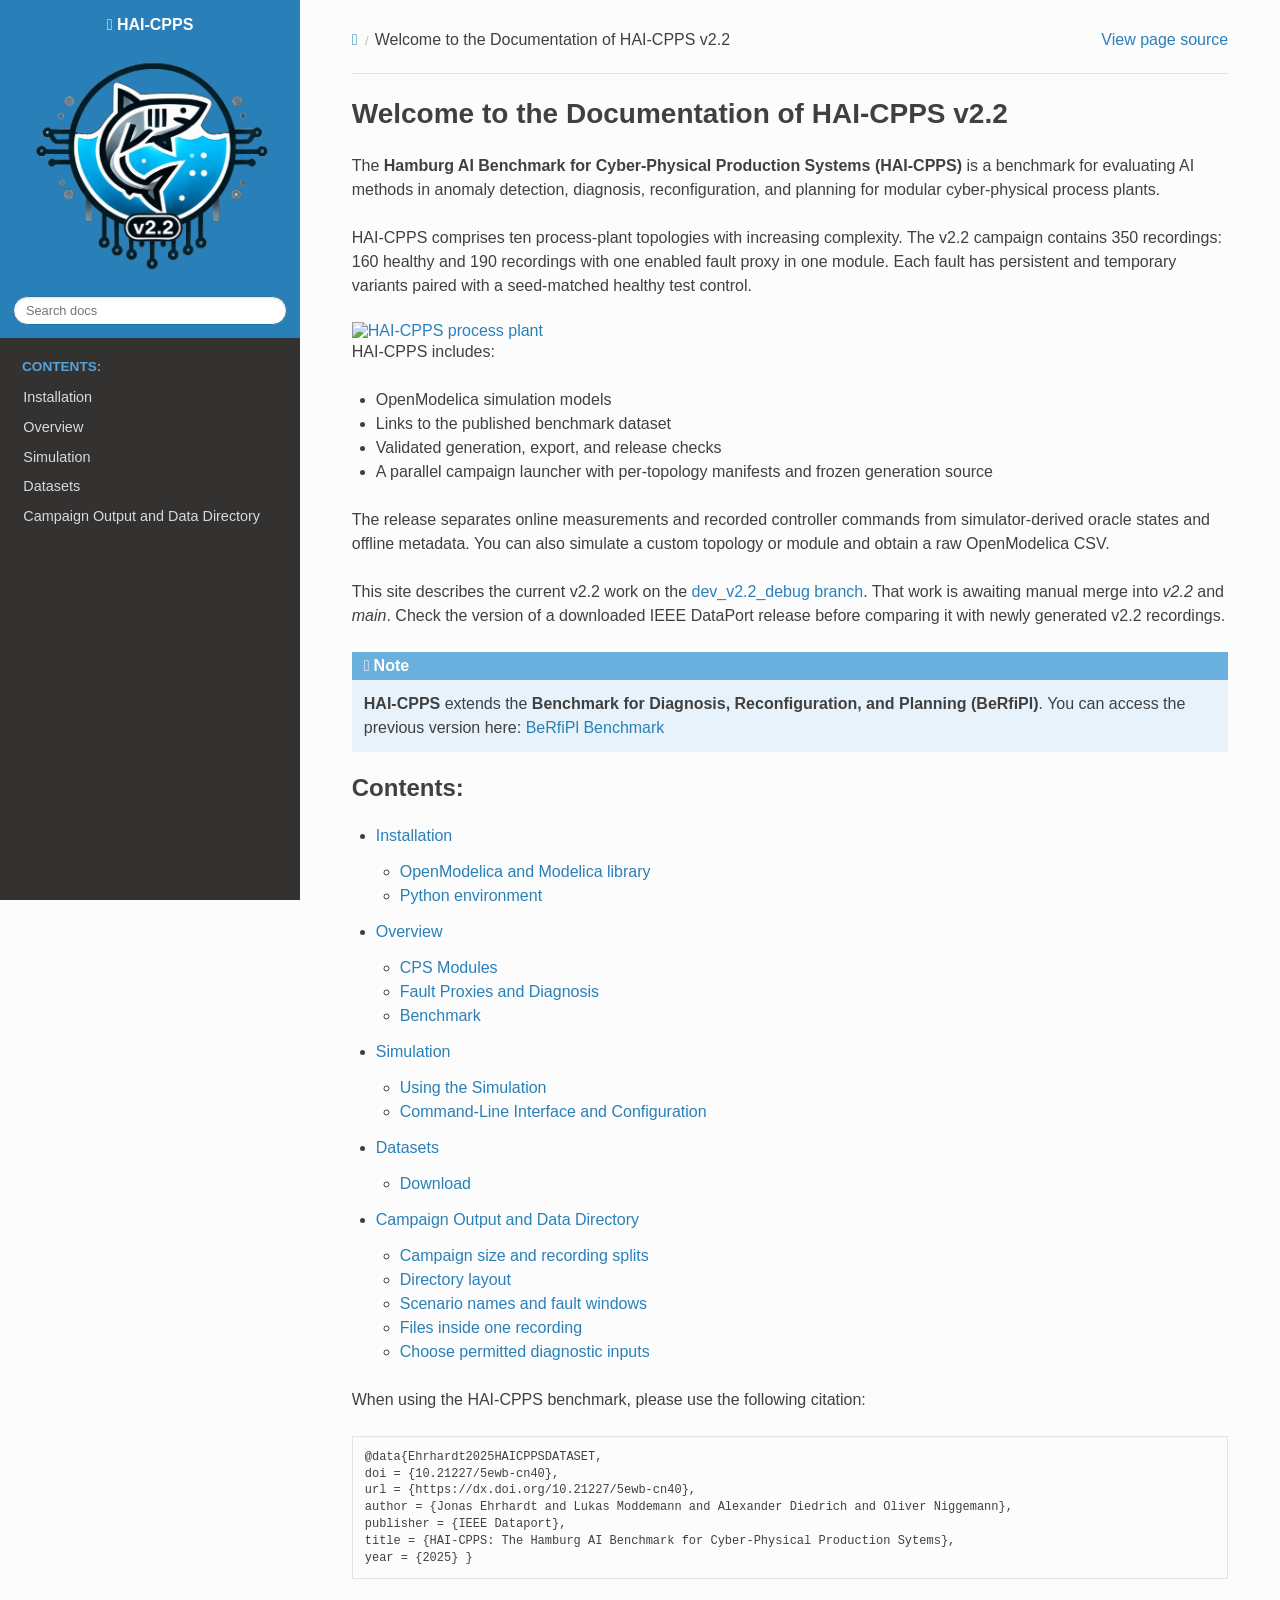
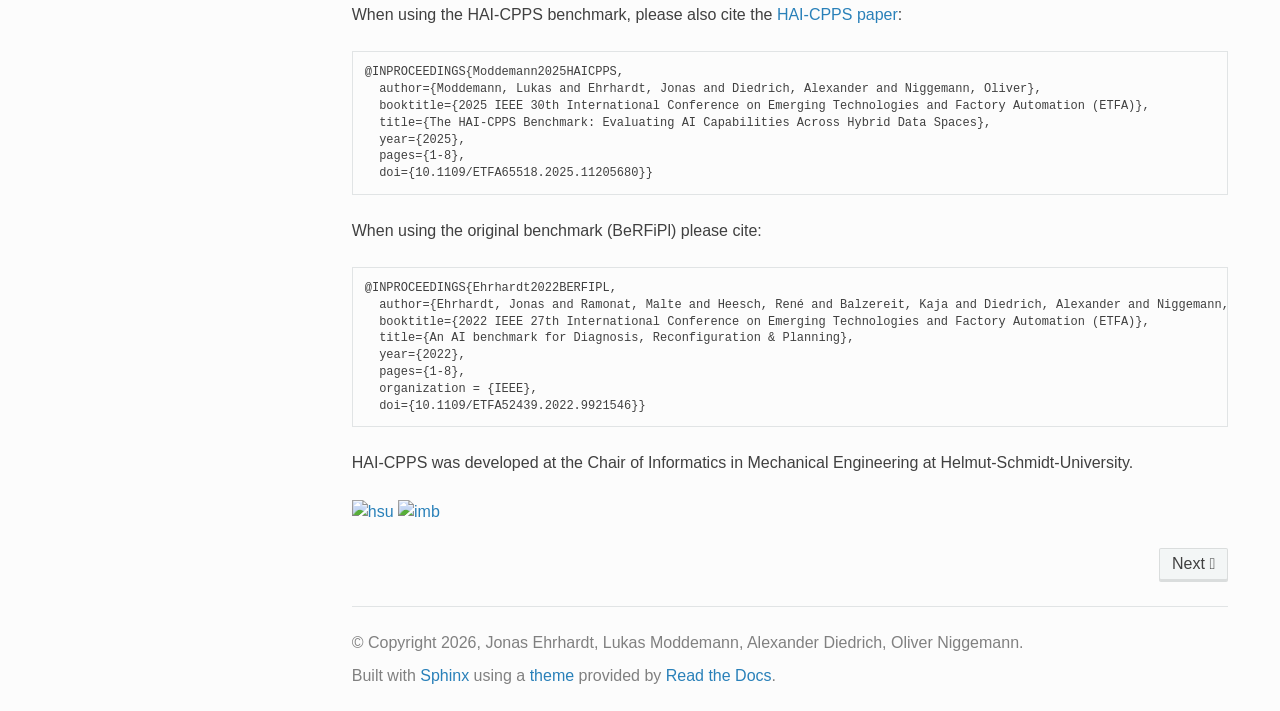
==== commit dc4e1594: "Document current HAI-CPPS v2.2 debug campaign" ====
--- a/index.html
+++ b/index.html
@@ -1,3 +1,5 @@
+
+
 <!DOCTYPE html>
 <html class="writer-html5" lang="en" data-content_root="./">
 <head>
@@ -10,16 +12,12 @@
       <link rel="stylesheet" type="text/css" href="_static/css/custom.css?v=0bcac001" />
 
   
-  <!--[if lt IE 9]>
-    <script src="_static/js/html5shiv.min.js"></script>
-  <![endif]-->
-  
-        <script src="_static/jquery.js?v=5d32c60e"></script>
-        <script src="_static/_sphinx_javascript_frameworks_compat.js?v=2cd50e6c"></script>
-        <script src="_static/documentation_options.js?v=e09f69a6"></script>
-        <script src="_static/doctools.js?v=9a2dae69"></script>
-        <script src="_static/sphinx_highlight.js?v=dc90522c"></script>
-        <script src="_static/js/current-year.js?v=76165a1e"></script>
+      <script src="_static/jquery.js?v=5d32c60e"></script>
+      <script src="_static/_sphinx_javascript_frameworks_compat.js?v=2cd50e6c"></script>
+      <script src="_static/documentation_options.js?v=e09f69a6"></script>
+      <script src="_static/doctools.js?v=9a2dae69"></script>
+      <script src="_static/sphinx_highlight.js?v=dc90522c"></script>
+      <script src="_static/js/current-year.js?v=76165a1e"></script>
     <script src="_static/js/theme.js"></script>
     <link rel="index" title="Index" href="genindex.html" />
     <link rel="search" title="Search" href="search.html" />
@@ -83,15 +81,21 @@
 <h1>Welcome to the Documentation of HAI-CPPS v2.2<a class="headerlink" href="#welcome-to-the-documentation-of-hai-cpps-v2-2" title="Link to this heading"></a></h1>
 <p>The <strong>Hamburg AI Benchmark for Cyber-Physical Production Systems (HAI-CPPS)</strong> is a benchmark for evaluating AI methods in anomaly detection, diagnosis, reconfiguration, and planning for modular cyber-physical process plants.</p>
 <p>HAI-CPPS comprises ten process-plant topologies with increasing complexity. The v2.2 campaign contains 350 recordings: 160 healthy and 190 recordings with one enabled fault proxy in one module. Each fault has persistent and temporary variants paired with a seed-matched healthy test control.</p>
-<a class="align-center reference internal image-reference" href="_images/banner.png"><img alt="HAI-CPPS process plant" class="align-center" src="_images/banner.png" style="width: 100%;" /></a>
+<a class="align-center reference internal image-reference" href="_images/banner.png"><img alt="HAI-CPPS process plant" class="align-center" src="_images/banner.png" style="width: 100%;" />
+</a>
 <p>HAI-CPPS includes:</p>
 <ul class="simple">
 <li><p>OpenModelica simulation models</p></li>
-<li><p>Published benchmark datasets</p></li>
+<li><p>Links to the published benchmark dataset</p></li>
 <li><p>Validated generation, export, and release checks</p></li>
 <li><p>A parallel campaign launcher with per-topology manifests and frozen generation source</p></li>
 </ul>
 <p>The release separates online measurements and recorded controller commands from simulator-derived oracle states and offline metadata. You can also simulate a custom topology or module and obtain a raw OpenModelica CSV.</p>
+<p>This site describes the current v2.2 work on the
+<a class="reference external" href="https://github.com/j-ehrhardt/hai-cpps-benchmark/tree/dev_v2.2_debug">dev_v2.2_debug branch</a>.
+That work is awaiting manual merge into <cite>v2.2</cite> and <cite>main</cite>. Check the version
+of a downloaded IEEE DataPort release before comparing it with newly generated
+v2.2 recordings.</p>
 <div class="admonition note">
 <p class="admonition-title">Note</p>
 <p><strong>HAI-CPPS</strong> extends the <strong>Benchmark for Diagnosis, Reconfiguration, and Planning (BeRfiPl)</strong>.
